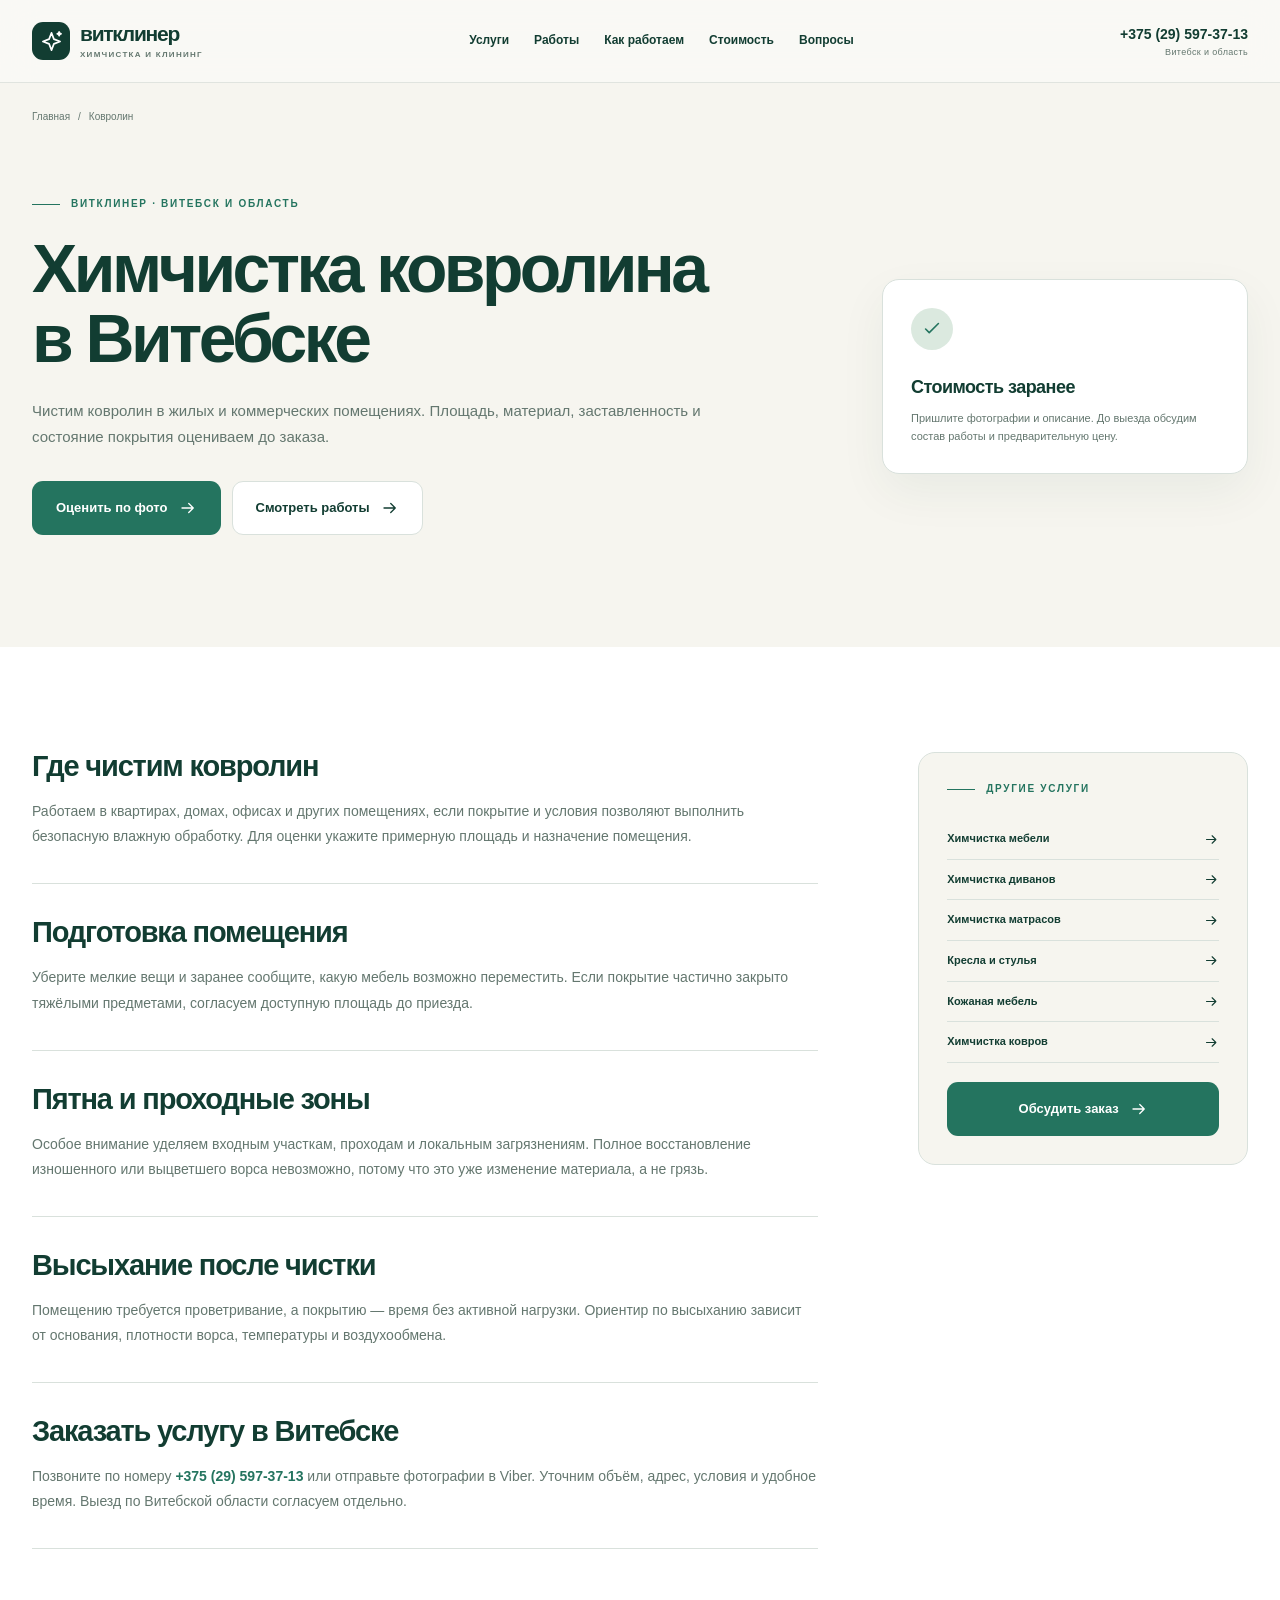
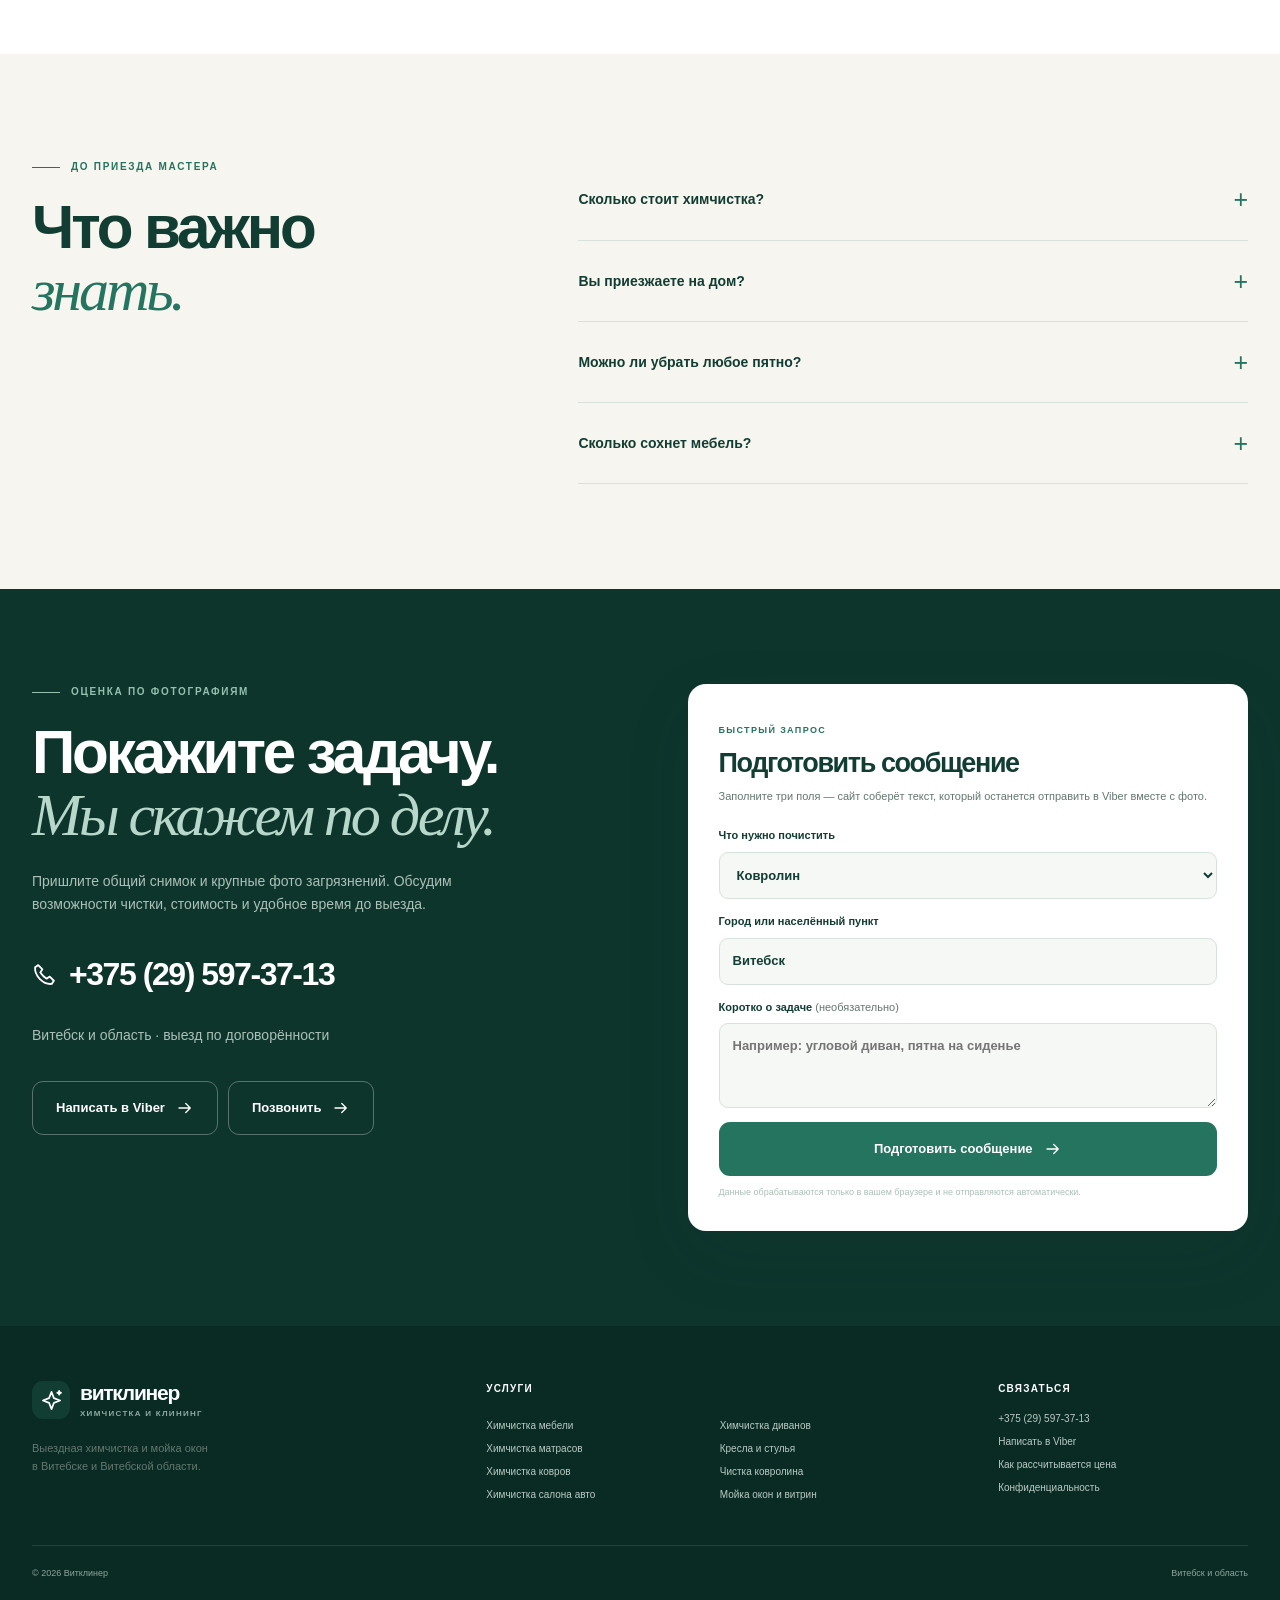
==== chistka-kovrolina/index.html @ 4a087b60 "Optimize Vitcleaner design, service pages and technical SEO" ====
<!doctype html><html lang="ru"><head><meta charset="utf-8"><meta name="viewport" content="width=device-width,initial-scale=1"><title>Химчистка ковролина в Витебске — Витклинер</title><meta name="description" content="Выездная химчистка ковролина в квартирах, офисах и коммерческих помещениях Витебска. Расчёт по площади, материалу и степени загрязнения."><meta name="robots" content="index,follow,max-image-preview:large,max-snippet:-1,max-video-preview:-1"><meta name="theme-color" content="#123d32"><meta name="color-scheme" content="light"><meta name="geo.region" content="BY-VI"><meta name="geo.placename" content="Витебск"><link rel="canonical" href="https://yaroslavkiri4ykknifhit-max.github.io/cleaner/chistka-kovrolina/"><meta property="og:type" content="website"><meta property="og:locale" content="ru_RU"><meta property="og:site_name" content="Витклинер"><meta property="og:title" content="Химчистка ковролина в Витебске — Витклинер"><meta property="og:description" content="Выездная химчистка ковролина в квартирах, офисах и коммерческих помещениях Витебска. Расчёт по площади, материалу и степени загрязнения."><meta property="og:url" content="https://yaroslavkiri4ykknifhit-max.github.io/cleaner/chistka-kovrolina/"><meta property="og:image" content="https://yaroslavkiri4ykknifhit-max.github.io/cleaner/assets/og-cover.jpg"><meta property="og:image:width" content="1200"><meta property="og:image:height" content="630"><meta property="og:image:alt" content="Витклинер — химчистка и клининг в Витебске"><meta name="twitter:card" content="summary_large_image"><meta name="twitter:title" content="Химчистка ковролина в Витебске — Витклинер"><meta name="twitter:description" content="Выездная химчистка ковролина в квартирах, офисах и коммерческих помещениях Витебска. Расчёт по площади, материалу и степени загрязнения."><meta name="twitter:image" content="https://yaroslavkiri4ykknifhit-max.github.io/cleaner/assets/og-cover.jpg"><link rel="icon" href="../assets/logo.svg" type="image/svg+xml"><link rel="apple-touch-icon" href="../assets/apple-touch-icon.png"><link rel="stylesheet" href="../assets/site.css"><script src="../assets/site.js" defer></script><script type="application/ld+json">{"@context": "https://schema.org", "@graph": [{"@type": "LocalBusiness", "@id": "https://yaroslavkiri4ykknifhit-max.github.io/cleaner/#company", "name": "Витклинер", "alternateName": "VITCLEANER", "url": "https://yaroslavkiri4ykknifhit-max.github.io/cleaner/", "telephone": "+375295973713", "logo": "https://yaroslavkiri4ykknifhit-max.github.io/cleaner/assets/logo.svg", "image": "https://yaroslavkiri4ykknifhit-max.github.io/cleaner/assets/og-cover.jpg", "priceRange": "₽₽", "areaServed": [{"@type": "City", "name": "Витебск"}, {"@type": "AdministrativeArea", "name": "Витебская область"}], "contactPoint": {"@type": "ContactPoint", "telephone": "+375295973713", "contactType": "customer service", "availableLanguage": "ru", "areaServed": "BY"}, "hasOfferCatalog": {"@type": "OfferCatalog", "name": "Услуги Витклинер", "itemListElement": [{"@type": "Offer", "itemOffered": {"@type": "Service", "name": "Химчистка мебели", "url": "https://yaroslavkiri4ykknifhit-max.github.io/cleaner/himchistka-mebeli/"}}, {"@type": "Offer", "itemOffered": {"@type": "Service", "name": "Химчистка диванов", "url": "https://yaroslavkiri4ykknifhit-max.github.io/cleaner/himchistka-divanov/"}}, {"@type": "Offer", "itemOffered": {"@type": "Service", "name": "Химчистка матрасов", "url": "https://yaroslavkiri4ykknifhit-max.github.io/cleaner/himchistka-matrasov/"}}, {"@type": "Offer", "itemOffered": {"@type": "Service", "name": "Кресла и стулья", "url": "https://yaroslavkiri4ykknifhit-max.github.io/cleaner/himchistka-kresel-stulev/"}}, {"@type": "Offer", "itemOffered": {"@type": "Service", "name": "Кожаная мебель", "url": "https://yaroslavkiri4ykknifhit-max.github.io/cleaner/himchistka-kozhanoy-mebeli/"}}, {"@type": "Offer", "itemOffered": {"@type": "Service", "name": "Химчистка ковров", "url": "https://yaroslavkiri4ykknifhit-max.github.io/cleaner/himchistka-kovrov/"}}, {"@type": "Offer", "itemOffered": {"@type": "Service", "name": "Чистка ковролина", "url": "https://yaroslavkiri4ykknifhit-max.github.io/cleaner/chistka-kovrolina/"}}, {"@type": "Offer", "itemOffered": {"@type": "Service", "name": "Химчистка салона авто", "url": "https://yaroslavkiri4ykknifhit-max.github.io/cleaner/himchistka-avto/"}}, {"@type": "Offer", "itemOffered": {"@type": "Service", "name": "Мойка окон и витрин", "url": "https://yaroslavkiri4ykknifhit-max.github.io/cleaner/moika-okon/"}}, {"@type": "Offer", "itemOffered": {"@type": "Service", "name": "Окна после ремонта", "url": "https://yaroslavkiri4ykknifhit-max.github.io/cleaner/moika-okon-posle-remonta/"}}]}}, {"@type": "WebSite", "@id": "https://yaroslavkiri4ykknifhit-max.github.io/cleaner/#website", "url": "https://yaroslavkiri4ykknifhit-max.github.io/cleaner/", "name": "Витклинер", "inLanguage": "ru", "publisher": {"@id": "https://yaroslavkiri4ykknifhit-max.github.io/cleaner/#company"}}, {"@type": "WebPage", "@id": "https://yaroslavkiri4ykknifhit-max.github.io/cleaner/chistka-kovrolina/#page", "url": "https://yaroslavkiri4ykknifhit-max.github.io/cleaner/chistka-kovrolina/", "name": "Химчистка ковролина в Витебске — Витклинер", "description": "Выездная химчистка ковролина в квартирах, офисах и коммерческих помещениях Витебска. Расчёт по площади, материалу и степени загрязнения.", "inLanguage": "ru", "isPartOf": {"@id": "https://yaroslavkiri4ykknifhit-max.github.io/cleaner/#website"}, "about": {"@id": "https://yaroslavkiri4ykknifhit-max.github.io/cleaner/#company"}, "dateModified": "2026-10-14"}, {"@type": "BreadcrumbList", "itemListElement": [{"@type": "ListItem", "position": 1, "name": "Главная", "item": "https://yaroslavkiri4ykknifhit-max.github.io/cleaner/"}, {"@type": "ListItem", "position": 2, "name": "Химчистка ковролина в Витебске — Витклинер", "item": "https://yaroslavkiri4ykknifhit-max.github.io/cleaner/chistka-kovrolina/"}]}, {"@type": "Service", "@id": "https://yaroslavkiri4ykknifhit-max.github.io/cleaner/chistka-kovrolina/#service", "name": "Химчистка ковролина в Витебске", "serviceType": "Ковролин", "description": "Выездная химчистка ковролина в квартирах, офисах и коммерческих помещениях Витебска. Расчёт по площади, материалу и степени загрязнения.", "provider": {"@id": "https://yaroslavkiri4ykknifhit-max.github.io/cleaner/#company"}, "areaServed": [{"@type": "City", "name": "Витебск"}, {"@type": "AdministrativeArea", "name": "Витебская область"}], "url": "https://yaroslavkiri4ykknifhit-max.github.io/cleaner/chistka-kovrolina/"}, {"@type": "FAQPage", "mainEntity": [{"@type": "Question", "name": "Сколько стоит химчистка?", "acceptedAnswer": {"@type": "Answer", "text": "Стоимость зависит от размера, материала и загрязнений. Пришлите в Viber общий снимок и фото пятен: обсудим объём и предварительную цену. Итоговую стоимость согласуем до начала работы."}}, {"@type": "Question", "name": "Вы приезжаете на дом?", "acceptedAnswer": {"@type": "Answer", "text": "Да, выезжаем по Витебску и Витебской области. Условия выезда за город, доступ к воде и электричеству уточняем при записи."}}, {"@type": "Question", "name": "Можно ли убрать любое пятно?", "acceptedAnswer": {"@type": "Answer", "text": "Не всегда. Результат зависит от происхождения и давности пятна, материала и предыдущих обработок. Выгорание, износ и повреждение красителя чистка не исправляет."}}, {"@type": "Question", "name": "Сколько сохнет мебель?", "acceptedAnswer": {"@type": "Answer", "text": "Время зависит от ткани, наполнителя, объёма влажной обработки, температуры и вентиляции. Ориентир мастер сообщит после оценки. Пользоваться мебелью стоит после полного высыхания."}}]}]}</script></head><body><a class="skip" href="#main">Перейти к содержанию</a><header class="header"><div class="wrap header-inner"><a class="logo" href="../" aria-label="Витклинер — главная"><span class="logo-mark"><svg viewBox="0 0 24 24" aria-hidden="true"><path d="m12 3 2.5 6.5L21 12l-6.5 2.5L12 21l-2.5-6.5L3 12l6.5-2.5L12 3Z"/><path d="m20 2 .6 1.4L22 4l-1.4.6L20 6l-.6-1.4L18 4l1.4-.6Z"/></svg></span><span>витклинер<small>ХИМЧИСТКА И КЛИНИНГ</small></span></a><nav class="nav" aria-label="Основное меню"><a href="../#directions">Услуги</a><a href="../#portfolio">Работы</a><a href="../#process">Как работаем</a><a href="../#prices">Стоимость</a><a href="../#faq">Вопросы</a></nav><a class="header-phone" href="tel:+375295973713"><span>+375 (29) 597-37-13</span><small>Витебск и область</small></a><button class="menu-toggle" type="button" aria-label="Открыть меню" aria-expanded="false" aria-controls="mobile-nav"><svg viewBox="0 0 24 24" aria-hidden="true"><path d="M4 7h16M4 12h16M4 17h16"/></svg></button></div><nav class="mobile-nav" id="mobile-nav" aria-label="Мобильное меню" hidden><a href="../#directions">Услуги</a><a href="../#portfolio">Работы</a><a href="../#process">Как работаем</a><a href="../#prices">Стоимость</a><a href="../#faq">Вопросы</a><a href="https://viber.click/375295973713" rel="noopener">Написать в Viber</a></nav></header><main id="main"><div class="wrap"><nav class="breadcrumb" aria-label="Хлебные крошки"><a href="../">Главная</a><span>/</span><span>Ковролин</span></nav><section class="page-hero"><div><span class="eyebrow">Витклинер · Витебск и область</span><h1>Химчистка ковролина в Витебске</h1><p>Чистим ковролин в жилых и коммерческих помещениях. Площадь, материал, заставленность и состояние покрытия оцениваем до заказа.</p><div class="hero-actions"><a class="btn btn-primary" href="#contact" >Оценить по фото<svg viewBox="0 0 24 24" aria-hidden="true"><path d="M4 12h15m-6-6 6 6-6 6"/></svg></a><a class="btn btn-light" href="../#portfolio" >Смотреть работы<svg viewBox="0 0 24 24" aria-hidden="true"><path d="M4 12h15m-6-6 6 6-6 6"/></svg></a></div></div><div class="page-proof"><span><svg viewBox="0 0 24 24" aria-hidden="true"><path d="m5 12 4 4 10-10"/></svg></span><strong>Стоимость заранее</strong><p>Пришлите фотографии и описание. До выезда обсудим состав работы и предварительную цену.</p></div></section></div><section class="section section-white"><div class="wrap article-grid"><article class="article-content"><section><h2>Где чистим ковролин</h2><p>Работаем в квартирах, домах, офисах и других помещениях, если покрытие и условия позволяют выполнить безопасную влажную обработку. Для оценки укажите примерную площадь и назначение помещения.</p></section><section><h2>Подготовка помещения</h2><p>Уберите мелкие вещи и заранее сообщите, какую мебель возможно переместить. Если покрытие частично закрыто тяжёлыми предметами, согласуем доступную площадь до приезда.</p></section><section><h2>Пятна и проходные зоны</h2><p>Особое внимание уделяем входным участкам, проходам и локальным загрязнениям. Полное восстановление изношенного или выцветшего ворса невозможно, потому что это уже изменение материала, а не грязь.</p></section><section><h2>Высыхание после чистки</h2><p>Помещению требуется проветривание, а покрытию — время без активной нагрузки. Ориентир по высыханию зависит от основания, плотности ворса, температуры и воздухообмена.</p></section><section><h2>Заказать услугу в Витебске</h2><p>Позвоните по номеру <a class="text-link" href="tel:+375295973713">+375 (29) 597-37-13</a> или отправьте фотографии в Viber. Уточним объём, адрес, условия и удобное время. Выезд по Витебской области согласуем отдельно.</p></section></article><aside class="aside-box"><span class="eyebrow">Другие услуги</span><nav aria-label="Другие услуги"><a href="../himchistka-mebeli/">Химчистка мебели<svg viewBox="0 0 24 24" aria-hidden="true"><path d="M4 12h15m-6-6 6 6-6 6"/></svg></a><a href="../himchistka-divanov/">Химчистка диванов<svg viewBox="0 0 24 24" aria-hidden="true"><path d="M4 12h15m-6-6 6 6-6 6"/></svg></a><a href="../himchistka-matrasov/">Химчистка матрасов<svg viewBox="0 0 24 24" aria-hidden="true"><path d="M4 12h15m-6-6 6 6-6 6"/></svg></a><a href="../himchistka-kresel-stulev/">Кресла и стулья<svg viewBox="0 0 24 24" aria-hidden="true"><path d="M4 12h15m-6-6 6 6-6 6"/></svg></a><a href="../himchistka-kozhanoy-mebeli/">Кожаная мебель<svg viewBox="0 0 24 24" aria-hidden="true"><path d="M4 12h15m-6-6 6 6-6 6"/></svg></a><a href="../himchistka-kovrov/">Химчистка ковров<svg viewBox="0 0 24 24" aria-hidden="true"><path d="M4 12h15m-6-6 6 6-6 6"/></svg></a></nav><a class="btn btn-primary" href="#contact">Обсудить заказ<svg viewBox="0 0 24 24" aria-hidden="true"><path d="M4 12h15m-6-6 6 6-6 6"/></svg></a></aside></div></section><section class="section service-faq"><div class="wrap faq-grid"><div class="faq-copy"><span class="eyebrow">До приезда мастера</span><h2>Что важно<br><em>знать.</em></h2></div><div class="faq-list"><details><summary>Сколько стоит химчистка?</summary><p>Стоимость зависит от размера, материала и загрязнений. Пришлите в Viber общий снимок и фото пятен: обсудим объём и предварительную цену. Итоговую стоимость согласуем до начала работы.</p></details><details><summary>Вы приезжаете на дом?</summary><p>Да, выезжаем по Витебску и Витебской области. Условия выезда за город, доступ к воде и электричеству уточняем при записи.</p></details><details><summary>Можно ли убрать любое пятно?</summary><p>Не всегда. Результат зависит от происхождения и давности пятна, материала и предыдущих обработок. Выгорание, износ и повреждение красителя чистка не исправляет.</p></details><details><summary>Сколько сохнет мебель?</summary><p>Время зависит от ткани, наполнителя, объёма влажной обработки, температуры и вентиляции. Ориентир мастер сообщит после оценки. Пользоваться мебелью стоит после полного высыхания.</p></details></div></div></section><section id="contact" class="contact-section"><div class="wrap contact-grid"><div class="contact-copy"><span class="eyebrow">Оценка по фотографиям</span><h2>Покажите задачу.<br><em>Мы скажем по делу.</em></h2><p>Пришлите общий снимок и крупные фото загрязнений. Обсудим возможности чистки, стоимость и удобное время до выезда.</p><a class="contact-phone" href="tel:+375295973713"><svg viewBox="0 0 24 24" aria-hidden="true"><path d="m6 3 4 4-2 3c2 3 3 4 6 6l3-2 4 4-2 3C11 22 2 13 3 5l3-2Z"/></svg>+375 (29) 597-37-13</a><p class="contact-subnote">Витебск и область · выезд по договорённости</p><div class="contact-direct"><a class="btn btn-outline" href="https://viber.click/375295973713" rel="noopener">Написать в Viber<svg viewBox="0 0 24 24" aria-hidden="true"><path d="M4 12h15m-6-6 6 6-6 6"/></svg></a><a class="btn btn-outline" href="tel:+375295973713" >Позвонить<svg viewBox="0 0 24 24" aria-hidden="true"><path d="M4 12h15m-6-6 6 6-6 6"/></svg></a></div></div><div class="contact-form"><span class="form-kicker">Быстрый запрос</span><h3>Подготовить сообщение</h3><p>Заполните три поля — сайт соберёт текст, который останется отправить в Viber вместе с фото.</p><form id="request-form"><label class="field" for="service">Что нужно почистить<select id="service" name="service"><option>Мягкая мебель</option><option>Диваны</option><option>Матрасы</option><option>Кресла и стулья</option><option>Кожаная мебель</option><option>Ковры</option><option selected>Ковролин</option><option>Салон автомобиля</option><option>Окна и витрины</option><option>Окна после ремонта</option><option>Несколько услуг / другое</option></select></label><label class="field" for="location">Город или населённый пункт<input id="location" name="location" value="Витебск" required maxlength="100" autocomplete="address-level2"></label><label class="field" for="details">Коротко о задаче <span>(необязательно)</span><textarea id="details" name="details" maxlength="1000" placeholder="Например: угловой диван, пятна на сиденье"></textarea></label><button class="btn btn-primary" type="submit">Подготовить сообщение<svg viewBox="0 0 24 24" aria-hidden="true"><path d="M4 12h15m-6-6 6 6-6 6"/></svg></button><p class="form-note">Данные обрабатываются только в вашем браузере и не отправляются автоматически.</p></form><div class="request-result" id="request-result" hidden aria-live="polite"><h4>Сообщение готово</h4><div class="request-preview" id="request-preview"></div><button class="btn copy-btn" id="copy-request" type="button">Скопировать текст</button><a class="btn btn-primary" href="https://viber.click/375295973713" rel="noopener">Открыть Viber<svg viewBox="0 0 24 24" aria-hidden="true"><path d="M4 12h15m-6-6 6 6-6 6"/></svg></a><p id="copy-status">Вставьте текст в чат и приложите фотографии.</p></div><noscript><p class="form-note">Включите JavaScript или сразу позвоните / напишите в Viber.</p></noscript></div></div></section></main><footer class="footer"><div class="wrap footer-grid"><div><a class="logo" href="../" aria-label="Витклинер — главная"><span class="logo-mark"><svg viewBox="0 0 24 24" aria-hidden="true"><path d="m12 3 2.5 6.5L21 12l-6.5 2.5L12 21l-2.5-6.5L3 12l6.5-2.5L12 3Z"/><path d="m20 2 .6 1.4L22 4l-1.4.6L20 6l-.6-1.4L18 4l1.4-.6Z"/></svg></span><span>витклинер<small>ХИМЧИСТКА И КЛИНИНГ</small></span></a><p>Выездная химчистка и мойка окон<br>в Витебске и Витебской области.</p></div><nav class="footer-services" aria-label="Услуги"><strong>Услуги</strong><a href="../himchistka-mebeli/">Химчистка мебели</a><a href="../himchistka-divanov/">Химчистка диванов</a><a href="../himchistka-matrasov/">Химчистка матрасов</a><a href="../himchistka-kresel-stulev/">Кресла и стулья</a><a href="../himchistka-kovrov/">Химчистка ковров</a><a href="../chistka-kovrolina/">Чистка ковролина</a><a href="../himchistka-avto/">Химчистка салона авто</a><a href="../moika-okon/">Мойка окон и витрин</a></nav><div class="footer-contact"><strong>Связаться</strong><a href="tel:+375295973713">+375 (29) 597-37-13</a><a href="https://viber.click/375295973713" rel="noopener">Написать в Viber</a><a href="../stoimost/">Как рассчитывается цена</a><a href="../privacy/">Конфиденциальность</a></div></div><div class="wrap footer-bottom"><span>© 2026 Витклинер</span><span>Витебск и область</span></div></footer><div class="mobile-bar" aria-label="Быстрая связь"><a class="btn btn-light" href="tel:+375295973713"><svg viewBox="0 0 24 24" aria-hidden="true"><path d="m6 3 4 4-2 3c2 3 3 4 6 6l3-2 4 4-2 3C11 22 2 13 3 5l3-2Z"/></svg>Позвонить</a><a class="btn btn-primary" href="../#contact">Оценка по фото<svg viewBox="0 0 24 24" aria-hidden="true"><path d="M4 12h15m-6-6 6 6-6 6"/></svg></a></div></body></html>
---- assets/site.css ----
:root{
  --ink:#123d32;
  --ink-2:#1d4a3e;
  --green:#24745f;
  --green-dark:#165844;
  --sage:#dbe9df;
  --mint:#edf4ef;
  --paper:#f6f5ef;
  --warm:#ece8dc;
  --white:#fff;
  --muted:#64776f;
  --line:#d9e1dc;
  --shadow:0 24px 70px rgba(18,61,50,.09);
}
*{box-sizing:border-box}
html{scroll-behavior:smooth;scroll-padding-top:92px}
body{margin:0;color:var(--ink);background:var(--paper);font:16px/1.6 Inter,-apple-system,BlinkMacSystemFont,"Segoe UI",Arial,sans-serif;-webkit-font-smoothing:antialiased}
button,input,select,textarea{font:inherit}
button,a,input,select,textarea{-webkit-tap-highlight-color:transparent}
a{color:inherit;text-decoration:none}
img{display:block;max-width:100%;height:auto}
button{cursor:pointer}
svg{width:22px;height:22px;fill:none;stroke:currentColor;stroke-width:1.75;stroke-linecap:round;stroke-linejoin:round;flex:0 0 auto}
h1,h2,h3,p{margin:0}
h1,h2,h3{line-height:1.03;letter-spacing:-.052em;text-wrap:balance}
h1{font-size:clamp(45px,6vw,82px);font-weight:640}
h2{font-size:clamp(37px,4.7vw,64px);font-weight:620}
h3{font-size:24px;font-weight:640}
em{font-family:Georgia,"Times New Roman",serif;font-weight:400;color:var(--green)}
p{color:var(--muted)}
:focus-visible{outline:3px solid #d29b3b;outline-offset:4px}
.wrap{width:min(1220px,calc(100% - 64px));margin-inline:auto}
.skip{position:fixed;top:-100px;left:16px;z-index:100;background:#fff;padding:12px 16px;border-radius:10px}
.skip:focus{top:16px}
.eyebrow{display:flex;align-items:center;gap:11px;margin-bottom:22px;color:var(--green);font-size:10px;font-weight:800;letter-spacing:.17em;text-transform:uppercase}
.eyebrow:before{content:"";width:28px;height:1px;background:currentColor}
.btn{display:inline-flex;align-items:center;justify-content:center;gap:11px;min-height:54px;padding:15px 23px;border:1px solid transparent;border-radius:11px;font-size:13px;font-weight:750;line-height:1.2;transition:transform .2s,background .2s,border-color .2s}
.btn:hover{transform:translateY(-2px)}
.btn svg{width:18px;height:18px}
.btn-primary{color:#fff;background:var(--green)}
.btn-primary:hover{background:var(--green-dark)}
.btn-light{background:#fff;border-color:var(--line)}
.btn-light:hover{background:var(--mint)}
.btn-outline{border-color:rgba(255,255,255,.3);color:#fff;background:transparent}
.btn-outline:hover{background:rgba(255,255,255,.1)}
.arrow-link,.text-link{color:var(--green);font-weight:700}
.arrow-link{display:inline-flex;align-items:center;gap:10px;font-size:13px}
.arrow-link:hover,.text-link:hover{text-decoration:underline}

.header{position:sticky;top:0;z-index:30;background:rgba(250,250,246,.9);border-bottom:1px solid rgba(18,61,50,.11);backdrop-filter:blur(18px)}
.header-inner{height:82px;display:flex;align-items:center;justify-content:space-between;gap:25px}
.logo{display:flex;align-items:center;gap:10px;line-height:1;font-size:21px;font-weight:800;letter-spacing:-.06em}
.logo-mark{display:grid;place-items:center;width:38px;height:38px;border-radius:11px;color:#fff;background:var(--ink)}
.logo-mark svg{width:23px;height:23px}
.logo small{display:block;margin-top:7px;color:var(--muted);font-size:8px;font-weight:650;letter-spacing:.16em}
.nav{display:flex;align-items:center;gap:25px;font-size:12px;font-weight:700}
.nav a{position:relative;padding:8px 0}
.nav a:after{content:"";position:absolute;left:0;right:100%;bottom:3px;height:1px;background:var(--green);transition:right .2s}
.nav a:hover:after{right:0}
.header-phone{text-align:right;white-space:nowrap}
.header-phone span{display:block;font-size:14px;font-weight:800}
.header-phone small{display:block;color:var(--muted);font-size:9px;letter-spacing:.04em}
.menu-toggle{display:none;align-items:center;justify-content:center;width:43px;height:43px;border:1px solid var(--line);border-radius:10px;background:#fff;color:var(--ink)}
.mobile-nav{display:none}

.hero{position:relative;isolation:isolate;min-height:700px;overflow:hidden;background:#e9e7de}
.hero-img{position:absolute;inset:0;z-index:-3;width:100%;height:100%;object-fit:cover;object-position:center}
.hero-shade{position:absolute;inset:0;z-index:-2;background:linear-gradient(90deg,rgba(242,242,235,.98) 0%,rgba(242,242,235,.91) 36%,rgba(242,242,235,.26) 66%,rgba(242,242,235,0) 83%)}
.hero-layout{min-height:700px;display:flex;align-items:center;justify-content:space-between;gap:70px;padding-block:72px 88px}
.hero-content{max-width:690px}
.location-pill{display:inline-flex;align-items:center;gap:8px;margin-bottom:27px;padding:7px 12px;border:1px solid rgba(18,61,50,.12);border-radius:100px;background:rgba(255,255,255,.58);font-size:10px;font-weight:750;letter-spacing:.03em}
.location-pill svg{width:14px;height:14px}
.hero h1{max-width:720px}
.hero-lead{max-width:540px;margin-top:25px;color:#466158;font-size:17px;line-height:1.65}
.hero-actions{display:flex;flex-wrap:wrap;gap:11px;margin:31px 0 22px}
.hero-note{display:flex;align-items:center;gap:9px;color:#4c665d;font-size:11px;font-weight:600}
.hero-note svg{width:17px;height:17px;color:var(--green)}
.hero-card{align-self:flex-end;width:285px;margin-bottom:4px;padding:25px;border:1px solid rgba(255,255,255,.75);border-radius:20px;background:rgba(255,255,255,.82);box-shadow:0 20px 55px rgba(21,57,47,.11);backdrop-filter:blur(16px)}
.hero-card>span{font-size:9px;font-weight:800;letter-spacing:.15em;text-transform:uppercase;color:var(--green)}
.hero-card strong{display:block;margin:14px 0 12px;font-size:24px;line-height:1.13;letter-spacing:-.045em}
.hero-card p{font-size:11px;line-height:1.65}
.hero-card a{display:flex;align-items:center;justify-content:space-between;margin-top:21px;padding-top:15px;border-top:1px solid var(--line);font-size:11px;font-weight:800}
.hero-card svg{width:17px;height:17px}

.trust-strip{display:grid;grid-template-columns:repeat(4,1fr);gap:20px;padding:27px 0;border-bottom:1px solid var(--line)}
.trust-item{display:flex;align-items:center;gap:13px}
.trust-item svg{width:22px;height:22px;color:var(--green)}
.trust-item strong{display:block;font-size:12px;line-height:1.35}
.trust-item span{display:block;margin-top:3px;color:var(--muted);font-size:10px;line-height:1.4}

.section{padding:105px 0}
.section-white{background:#fff}
.section-head{display:flex;align-items:flex-end;justify-content:space-between;gap:50px;margin-bottom:48px}
.section-head>p{max-width:390px;font-size:13px;line-height:1.75}
.directions-section{background:var(--paper)}
.directions-grid{display:grid;grid-template-columns:1fr 1fr;border-top:1px solid var(--line);border-left:1px solid var(--line)}
.direction-row{display:grid;grid-template-columns:42px 1fr 25px;align-items:center;gap:20px;min-height:112px;padding:22px 26px;border-right:1px solid var(--line);border-bottom:1px solid var(--line);background:rgba(255,255,255,.55);transition:background .2s,color .2s}
.direction-row:hover{background:var(--ink);color:#fff}
.direction-row:hover small,.direction-row:hover .direction-num{color:#bad1c7}
.direction-num{align-self:start;padding-top:5px;color:#8ca097;font-size:10px;font-weight:750;font-variant-numeric:tabular-nums}
.direction-row strong{display:block;font-size:21px;line-height:1.2;letter-spacing:-.035em}
.direction-row small{display:block;margin-top:7px;color:var(--muted);font-size:11px}
.direction-row>svg{justify-self:end;width:19px;height:19px}
.directions-note{display:grid;grid-template-columns:45px 1fr auto;align-items:center;gap:20px;margin-top:18px;padding:20px 25px;border-radius:14px;background:var(--sage)}
.directions-note>span{display:grid;place-items:center;width:42px;height:42px;border-radius:50%;background:#fff;color:var(--green)}
.directions-note p{font-size:12px}
.directions-note strong{color:var(--ink)}

.portfolio-section{background:var(--ink);color:#fff}
.portfolio-section .eyebrow{color:#9bc6b5}
.portfolio-section h2 em{color:#b6d4c7}
.portfolio-section .section-head>p{color:#adc2b9}
.work-grid{display:grid;grid-template-columns:1fr 1fr;gap:22px}
.work-card{overflow:hidden;border:1px solid rgba(255,255,255,.14);border-radius:18px;background:#1a483d}
.work-images{display:grid;grid-template-columns:1fr 1fr;gap:2px;background:var(--ink)}
.work-image{position:relative;overflow:hidden;aspect-ratio:1.14/1;margin:0;padding:0;border:0;background:#dfe5df}
.work-image img{width:100%;height:100%;object-fit:cover;transition:transform .45s ease}
.work-image:hover img{transform:scale(1.035)}
.image-label{position:absolute;top:13px;left:13px;padding:5px 10px;border-radius:100px;background:rgba(255,255,255,.91);color:var(--ink);font-size:9px;font-weight:800;letter-spacing:.08em;text-transform:uppercase}
.image-label.after{background:var(--green);color:#fff}
.work-footer{display:flex;align-items:center;justify-content:space-between;gap:18px;padding:18px 21px}
.work-footer>div{display:flex;align-items:center;gap:13px}
.work-index{color:#8db4a5;font-size:9px;font-weight:800}
.work-footer h3{font-size:16px;letter-spacing:-.02em}
.work-tag{padding:5px 9px;border:1px solid rgba(255,255,255,.17);border-radius:100px;color:#b4cbc1;font-size:9px;white-space:nowrap}
.gallery-footnote{max-width:760px;margin-top:21px;color:#9cb4aa;font-size:10px;line-height:1.65}
.image-dialog{width:min(980px,95vw);max-height:92vh;padding:17px;border:0;border-radius:19px;background:#f2f4ef;color:var(--ink)}
.image-dialog::backdrop{background:rgba(5,25,20,.86)}
.dialog-close{position:absolute;right:10px;top:10px;z-index:2;display:grid;place-items:center;width:43px;height:43px;padding:0;border:1px solid var(--line);border-radius:50%;background:#fff;font-size:24px}
.image-dialog img{width:100%;max-height:78vh;object-fit:contain;border-radius:11px}
.dialog-caption{margin-top:10px;text-align:center;font-size:11px}

.process-layout{display:grid;grid-template-columns:.92fr 1.08fr;gap:90px;align-items:center}
.process-photo{position:relative;overflow:hidden;height:610px;border-radius:22px;background:var(--sage)}
.process-photo>img{width:100%;height:100%;object-fit:cover}
.photo-caption{position:absolute;left:18px;right:18px;bottom:18px;display:flex;align-items:center;gap:15px;padding:17px 19px;border:1px solid rgba(255,255,255,.8);border-radius:13px;background:rgba(255,255,255,.9);backdrop-filter:blur(12px)}
.photo-caption>span{display:grid;place-items:center;width:34px;height:34px;border-radius:50%;background:var(--ink);color:#fff;font-size:9px;font-weight:800}
.photo-caption strong{display:block;font-size:13px}
.photo-caption p{margin-top:2px;font-size:10px}
.process-copy>p{max-width:560px;margin:23px 0 35px;font-size:14px;line-height:1.75}
.steps{display:grid;grid-template-columns:1fr 1fr;gap:28px 24px}
.step{display:flex;gap:14px}
.step-num{display:grid;place-items:center;width:37px;height:37px;flex:0 0 auto;border-radius:50%;background:var(--sage);color:var(--green);font-size:9px;font-weight:800}
.step h3{margin-top:1px;font-size:15px;letter-spacing:-.02em}
.step p{margin-top:7px;font-size:11px;line-height:1.55}

.price-section{background:var(--warm)}
.price-panel{display:grid;grid-template-columns:1fr 1fr;gap:90px;padding:57px;border:1px solid rgba(18,61,50,.11);border-radius:21px;background:rgba(255,255,255,.67)}
.price-panel>div:first-child>p{max-width:480px;margin:22px 0 28px;font-size:13px}
.price-more{display:inline-flex;align-items:center;gap:8px;margin-left:18px;color:var(--green);font-size:11px;font-weight:750}
.price-more svg{width:16px;height:16px}
.price-row{display:flex;align-items:flex-start;gap:18px;padding:22px 0;border-bottom:1px solid rgba(18,61,50,.12)}
.price-row:first-child{padding-top:3px}
.price-row:last-child{border:0}
.price-row>svg{width:23px;height:23px;color:var(--green)}
.price-row strong{display:block;font-size:14px}
.price-row p{margin-top:4px;font-size:11px}

.faq-grid{display:grid;grid-template-columns:.8fr 1.2fr;gap:100px}
.faq-copy p{max-width:340px;margin-top:22px;font-size:13px}
.faq-list details{border-bottom:1px solid var(--line)}
.faq-list summary{display:flex;align-items:center;justify-content:space-between;gap:20px;padding:22px 0;list-style:none;cursor:pointer;font-size:14px;font-weight:720;line-height:1.45}
.faq-list summary::-webkit-details-marker{display:none}
.faq-list summary:after{content:"+";color:var(--green);font-size:25px;font-weight:300}
.faq-list details[open] summary:after{content:"−"}
.faq-list details p{max-width:670px;padding:0 45px 22px 0;font-size:12px;line-height:1.7}

.contact-section{padding:95px 0;background:#0e352c;color:#fff}
.contact-grid{display:grid;grid-template-columns:1fr 1fr;gap:95px;align-items:start}
.contact-section .eyebrow{color:#94c0ae}
.contact-section h2 em{color:#b7d7ca}
.contact-section p{color:#abc0b7}
.contact-copy>p{max-width:480px;margin:24px 0 34px;font-size:14px}
.contact-phone{display:inline-flex;align-items:center;gap:12px;font-size:clamp(24px,2.5vw,34px);font-weight:680;letter-spacing:-.045em}
.contact-phone svg{width:25px;height:25px}
.contact-subnote{margin:7px 0 25px;font-size:10px}
.contact-direct{display:flex;flex-wrap:wrap;gap:10px}
.contact-form{padding:31px;border-radius:18px;background:#fff;color:var(--ink);box-shadow:var(--shadow)}
.form-kicker{color:var(--green);font-size:9px;font-weight:800;letter-spacing:.15em;text-transform:uppercase}
.contact-form h3{margin-top:9px;font-size:27px}
.contact-form>p{margin:10px 0 22px;color:var(--muted);font-size:11px}
.field{display:block;margin-bottom:14px;font-size:11px;font-weight:700}
.field span{font-weight:500;color:var(--muted)}
.field input,.field select,.field textarea{display:block;width:100%;min-height:47px;margin-top:7px;padding:12px 13px;border:1px solid #d8e2dc;border-radius:9px;background:#f6f8f5;color:var(--ink);font-size:13px;outline:none;transition:border-color .2s,box-shadow .2s}
.field input:focus,.field select:focus,.field textarea:focus{border-color:var(--green);box-shadow:0 0 0 3px rgba(36,116,95,.1)}
.field textarea{min-height:85px;resize:vertical}
.contact-form .btn{width:100%}
.form-note{margin-top:10px!important;font-size:9px!important;line-height:1.55}
.request-result{margin-top:19px;padding:16px;border-radius:11px;background:var(--mint)}
.request-result[hidden]{display:none}
.request-result h4{font-size:14px}
.request-preview{margin-top:10px;padding:11px;border-radius:8px;background:#fff;white-space:pre-wrap;word-break:break-word;font-size:11px;user-select:text}
.request-result .btn{margin-top:10px}
.request-result .copy-btn{border-color:var(--green);background:#fff;color:var(--green)}
.request-result p{margin-top:10px;font-size:10px}

.footer{padding:55px 0 25px;background:#092b24;color:#b9cac3}
.footer-grid{display:grid;grid-template-columns:1fr 1.15fr .65fr;gap:70px}
.footer .logo{color:#fff}
.footer .logo small{color:#90aaa0}
.footer-grid>div:first-child p{margin-top:21px;font-size:11px}
.footer strong{display:block;margin-bottom:14px;color:#fff;font-size:10px;letter-spacing:.12em;text-transform:uppercase}
.footer-services{display:grid;grid-template-columns:1fr 1fr;gap:7px 25px}
.footer-services strong{grid-column:1/-1}
.footer-services a,.footer-contact a{font-size:10px;transition:color .2s}
.footer-services a:hover,.footer-contact a:hover{color:#fff}
.footer-contact{display:flex;flex-direction:column;align-items:flex-start;gap:7px}
.footer-contact strong{margin-bottom:7px}
.footer-bottom{display:flex;justify-content:space-between;gap:20px;margin-top:42px;padding-top:20px;border-top:1px solid rgba(255,255,255,.1);font-size:9px;color:#8fa59b}
.mobile-bar{display:none}

.breadcrumb{display:flex;flex-wrap:wrap;gap:8px;padding:26px 0;color:var(--muted);font-size:10px}
.breadcrumb a:hover{text-decoration:underline}
.page-hero{display:grid;grid-template-columns:1.35fr .65fr;gap:90px;align-items:center;padding:45px 0 90px}
.page-hero h1{font-size:clamp(42px,5.3vw,70px)}
.page-hero>div:first-child>p{max-width:720px;margin-top:24px;font-size:15px;line-height:1.75}
.page-proof{padding:28px;border:1px solid var(--line);border-radius:17px;background:#fff;box-shadow:0 18px 48px rgba(18,61,50,.06)}
.page-proof>span{display:grid;place-items:center;width:42px;height:42px;margin-bottom:23px;border-radius:50%;background:var(--sage);color:var(--green)}
.page-proof strong{display:block;font-size:18px;letter-spacing:-.03em}
.page-proof p{margin-top:8px;font-size:11px}
.article-grid{display:grid;grid-template-columns:1.55fr .65fr;gap:100px;align-items:start}
.article-content section{padding:34px 0;border-bottom:1px solid var(--line)}
.article-content section:first-child{padding-top:0}
.article-content h2{font-size:29px;letter-spacing:-.04em}
.article-content p{margin-top:17px;font-size:14px;line-height:1.8}
.aside-box{position:sticky;top:110px;padding:28px;border:1px solid var(--line);border-radius:17px;background:var(--paper)}
.aside-box nav a{display:flex;align-items:center;justify-content:space-between;gap:15px;padding:11px 0;border-bottom:1px solid var(--line);font-size:11px;font-weight:650}
.aside-box nav svg{width:15px;height:15px}
.aside-box .btn{width:100%;margin-top:19px}
.service-faq{background:var(--paper)}
.plain-content{max-width:800px;padding:15px 0 90px}
.plain-content h1{margin:25px 0 32px;font-size:48px}
.plain-content h2{margin:42px 0 16px;font-size:28px}
.plain-content p,.plain-content li{font-size:14px;line-height:1.8}
.plain-content ul{padding-left:22px;color:var(--muted)}
.plain-content li{margin:7px 0}
.service-list{columns:2;column-gap:40px}
.privacy-content{padding-top:30px}
.error-page{min-height:65vh;padding:120px 0}
.error-page p{margin:23px 0;max-width:480px}

@media (max-width:1100px){
  .nav{gap:15px}.header-inner{gap:15px}.hero-card{display:none}.hero-content{max-width:650px}.hero-layout{justify-content:flex-start}
  .process-layout{gap:50px}.contact-grid,.page-hero,.article-grid{gap:50px}.faq-grid{gap:55px}.footer-grid{gap:40px}
}
@media (max-width:850px){
  .wrap{width:calc(100% - 40px)}.header-inner{height:72px}.nav{display:none}.menu-toggle{display:flex}.header-phone{margin-left:auto}.header-phone small{display:none}
  .mobile-nav{display:grid;gap:2px;padding:9px 20px 18px;border-top:1px solid var(--line);background:#fafaf6}.mobile-nav[hidden]{display:none}.mobile-nav a{padding:10px;border-radius:8px;font-size:13px}.mobile-nav a:hover{background:var(--mint)}
  .hero,.hero-layout{min-height:640px}.hero-layout{padding-block:60px 80px}.hero-shade{background:linear-gradient(90deg,rgba(242,242,235,.97),rgba(242,242,235,.73) 65%,rgba(242,242,235,.16))}
  .trust-strip{grid-template-columns:1fr 1fr}.section{padding:78px 0}.section-head{gap:30px}.directions-grid{grid-template-columns:1fr}.work-grid{gap:16px}
  .process-layout{grid-template-columns:1fr;gap:40px}.process-photo{height:460px;order:2}.process-copy{max-width:720px}.price-panel{gap:45px;padding:38px}
  .contact-grid{grid-template-columns:1fr}.contact-copy>p{max-width:620px}.contact-form{max-width:680px}.footer-grid{grid-template-columns:1fr 1fr}.footer-grid>div:first-child{grid-column:1/-1}
  .page-hero{grid-template-columns:1fr;gap:30px;padding:30px 0 65px}.page-proof{max-width:560px}.article-grid{grid-template-columns:1fr}.aside-box{position:static}.aside-box nav{display:grid;grid-template-columns:1fr 1fr;gap:0 25px}
}
@media (max-width:600px){
  html{scroll-padding-top:76px}.wrap{width:calc(100% - 30px)}.header-inner{height:67px;gap:10px}.logo{font-size:18px}.logo-mark{width:33px;height:33px}.logo small{font-size:7px;margin-top:6px}.header-phone span{font-size:10px}.menu-toggle{width:38px;height:38px}
  .hero{min-height:680px}.hero-layout{min-height:680px;align-items:flex-start;padding:39px 0 265px}.hero-img{height:57%;top:auto;bottom:0;object-position:68% center}.hero-shade{background:linear-gradient(180deg,#f2f2eb 0%,#f2f2eb 43%,rgba(242,242,235,.91) 56%,rgba(242,242,235,.05) 83%)}
  .location-pill{margin-bottom:20px;font-size:9px}.hero h1{font-size:clamp(42px,12vw,56px)}.hero-lead{margin-top:19px;font-size:13px}.hero-actions{margin:24px 0 18px;gap:8px}.hero-actions .btn{padding:13px 16px;min-height:49px;font-size:11px}.hero-note{align-items:flex-start;font-size:9px}
  .trust-strip{gap:20px 10px;padding:24px 0}.trust-item{align-items:flex-start;gap:9px}.trust-item svg{width:18px;height:18px}.trust-item strong{font-size:10px}.trust-item span{font-size:8px}
  .section{padding:62px 0}.section-head{display:block;margin-bottom:30px}.section-head>p{margin-top:17px;font-size:12px}.eyebrow{margin-bottom:16px;font-size:8px}h2{font-size:36px}
  .direction-row{grid-template-columns:31px 1fr 18px;min-height:92px;padding:18px 15px;gap:11px}.direction-row strong{font-size:17px}.direction-row small{font-size:9px}.directions-note{grid-template-columns:38px 1fr;padding:16px;gap:13px}.directions-note>span{width:37px;height:37px}.directions-note p{font-size:10px}.directions-note .arrow-link{grid-column:2}
  .work-grid{grid-template-columns:1fr}.work-images{gap:1px}.work-image{aspect-ratio:1.05/1}.work-footer{padding:15px}.work-footer h3{font-size:14px}.work-tag{font-size:8px}.image-label{top:9px;left:9px;font-size:8px}.gallery-footnote{font-size:9px}
  .process-photo{height:390px}.photo-caption{left:12px;right:12px;bottom:12px;padding:13px}.process-copy>p{font-size:12px}.steps{grid-template-columns:1fr;gap:20px}.step p{font-size:10px}
  .price-panel{grid-template-columns:1fr;gap:32px;padding:25px}.price-panel>div:first-child>p{font-size:12px}.price-more{display:flex;margin:15px 0 0}.price-row{padding:18px 0}.price-row p{font-size:10px}
  .faq-grid{grid-template-columns:1fr;gap:25px}.faq-copy p{font-size:11px}.faq-list summary{padding:19px 0;font-size:12px}.faq-list details p{font-size:10px}
  .contact-section{padding:62px 0}.contact-copy>p{font-size:12px}.contact-phone{font-size:25px}.contact-form{padding:23px 18px}.contact-form h3{font-size:23px}
  .footer{padding-bottom:88px}.footer-grid{grid-template-columns:1fr}.footer-grid>div:first-child{grid-column:auto}.footer-services{grid-template-columns:1fr 1fr}.footer-bottom{display:block}.footer-bottom span{display:block;margin-top:7px}
  .mobile-bar{display:grid;grid-template-columns:1fr 1.35fr;gap:7px;position:fixed;left:0;right:0;bottom:0;z-index:25;padding:8px 14px calc(8px + env(safe-area-inset-bottom));border-top:1px solid var(--line);background:rgba(255,255,255,.93);backdrop-filter:blur(16px)}.mobile-bar .btn{min-height:44px;padding:10px;font-size:10px}.mobile-bar svg{width:15px;height:15px}
  .breadcrumb{padding:20px 0}.page-hero{padding:18px 0 50px}.page-hero h1{font-size:39px}.page-hero>div:first-child>p{font-size:12px}.page-proof{padding:21px}.article-content section{padding:27px 0}.article-content h2{font-size:25px}.article-content p{font-size:12px}.aside-box{padding:21px}.aside-box nav{grid-template-columns:1fr}.service-list{columns:1}.plain-content h1{font-size:37px}.plain-content h2{font-size:25px}.plain-content p,.plain-content li{font-size:12px}.error-page{padding:80px 0}
}
@media (max-width:370px){.header-inner .logo small{display:none}.header-phone{display:none}.hero-actions .btn{font-size:10px}.footer-services{grid-template-columns:1fr}}
@media (prefers-reduced-motion:reduce){html{scroll-behavior:auto}*,*:before,*:after{animation:none!important;transition:none!important}.btn:hover{transform:none}}
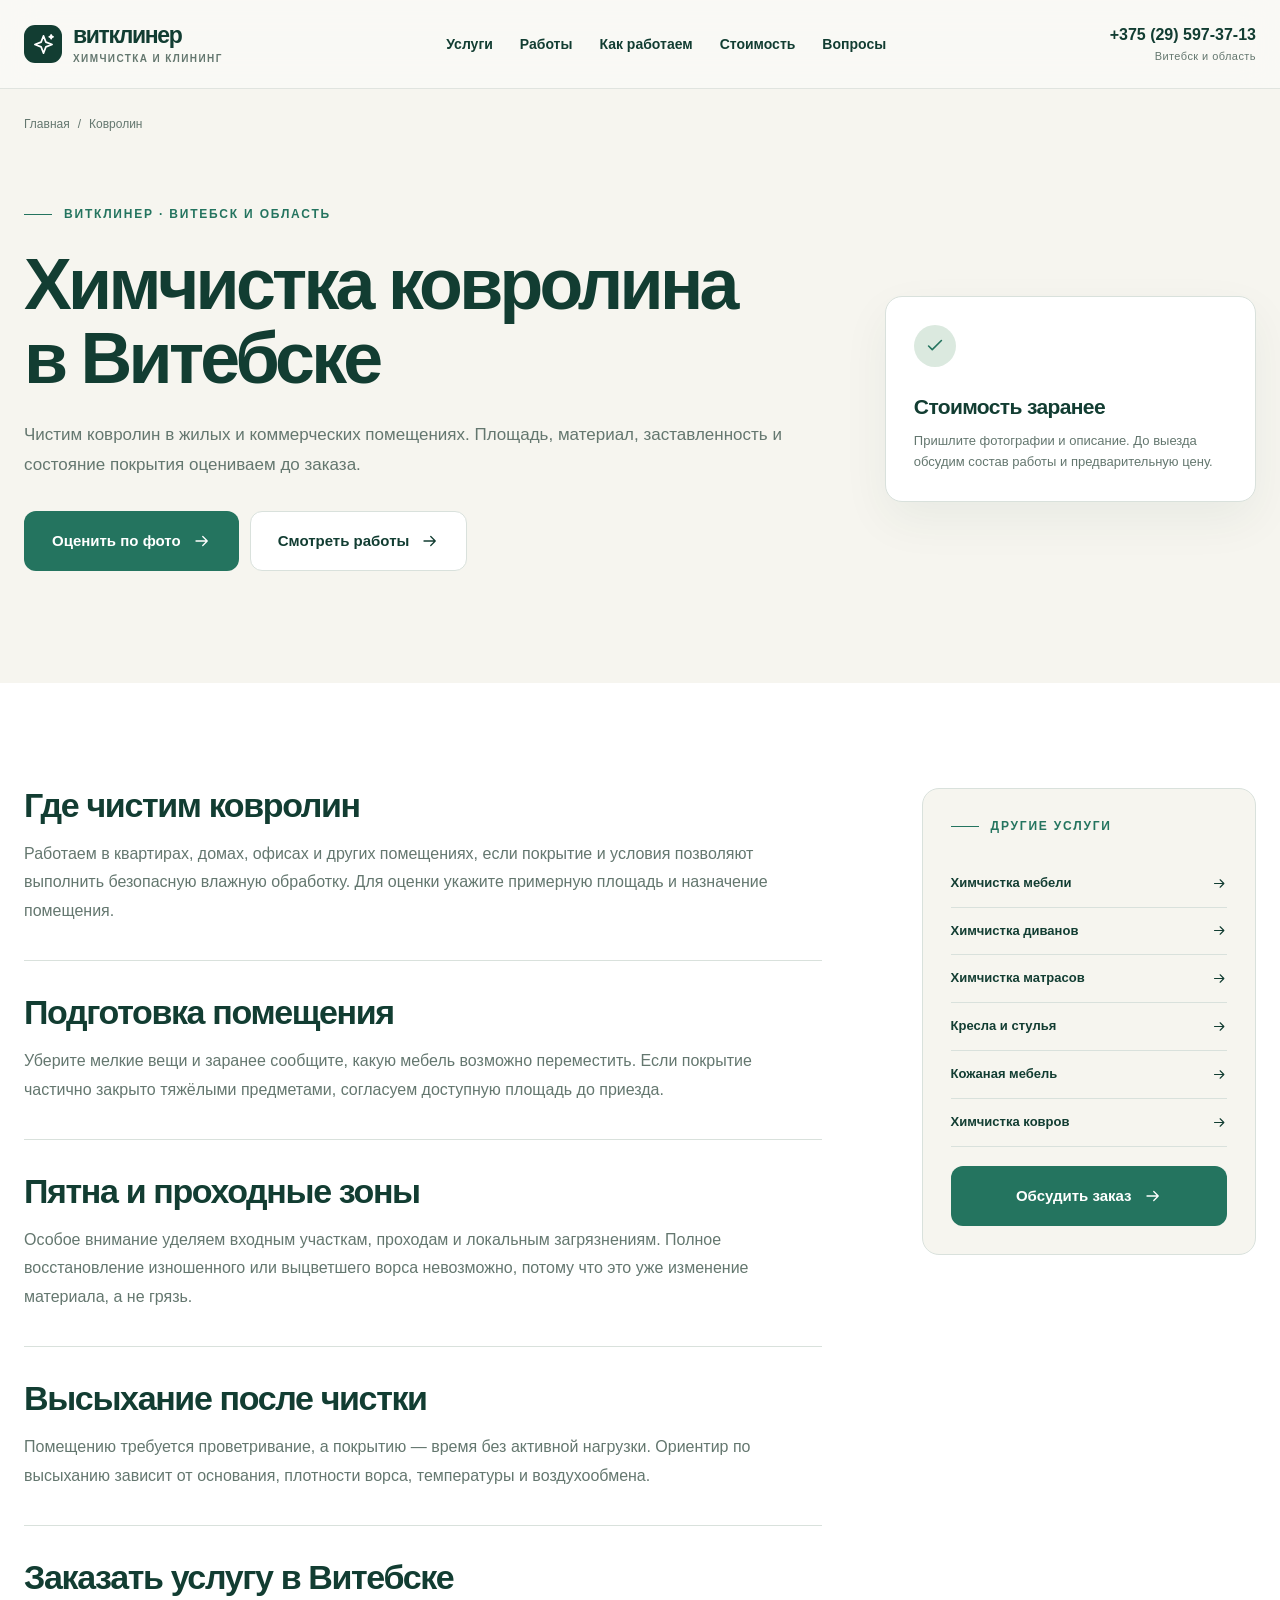
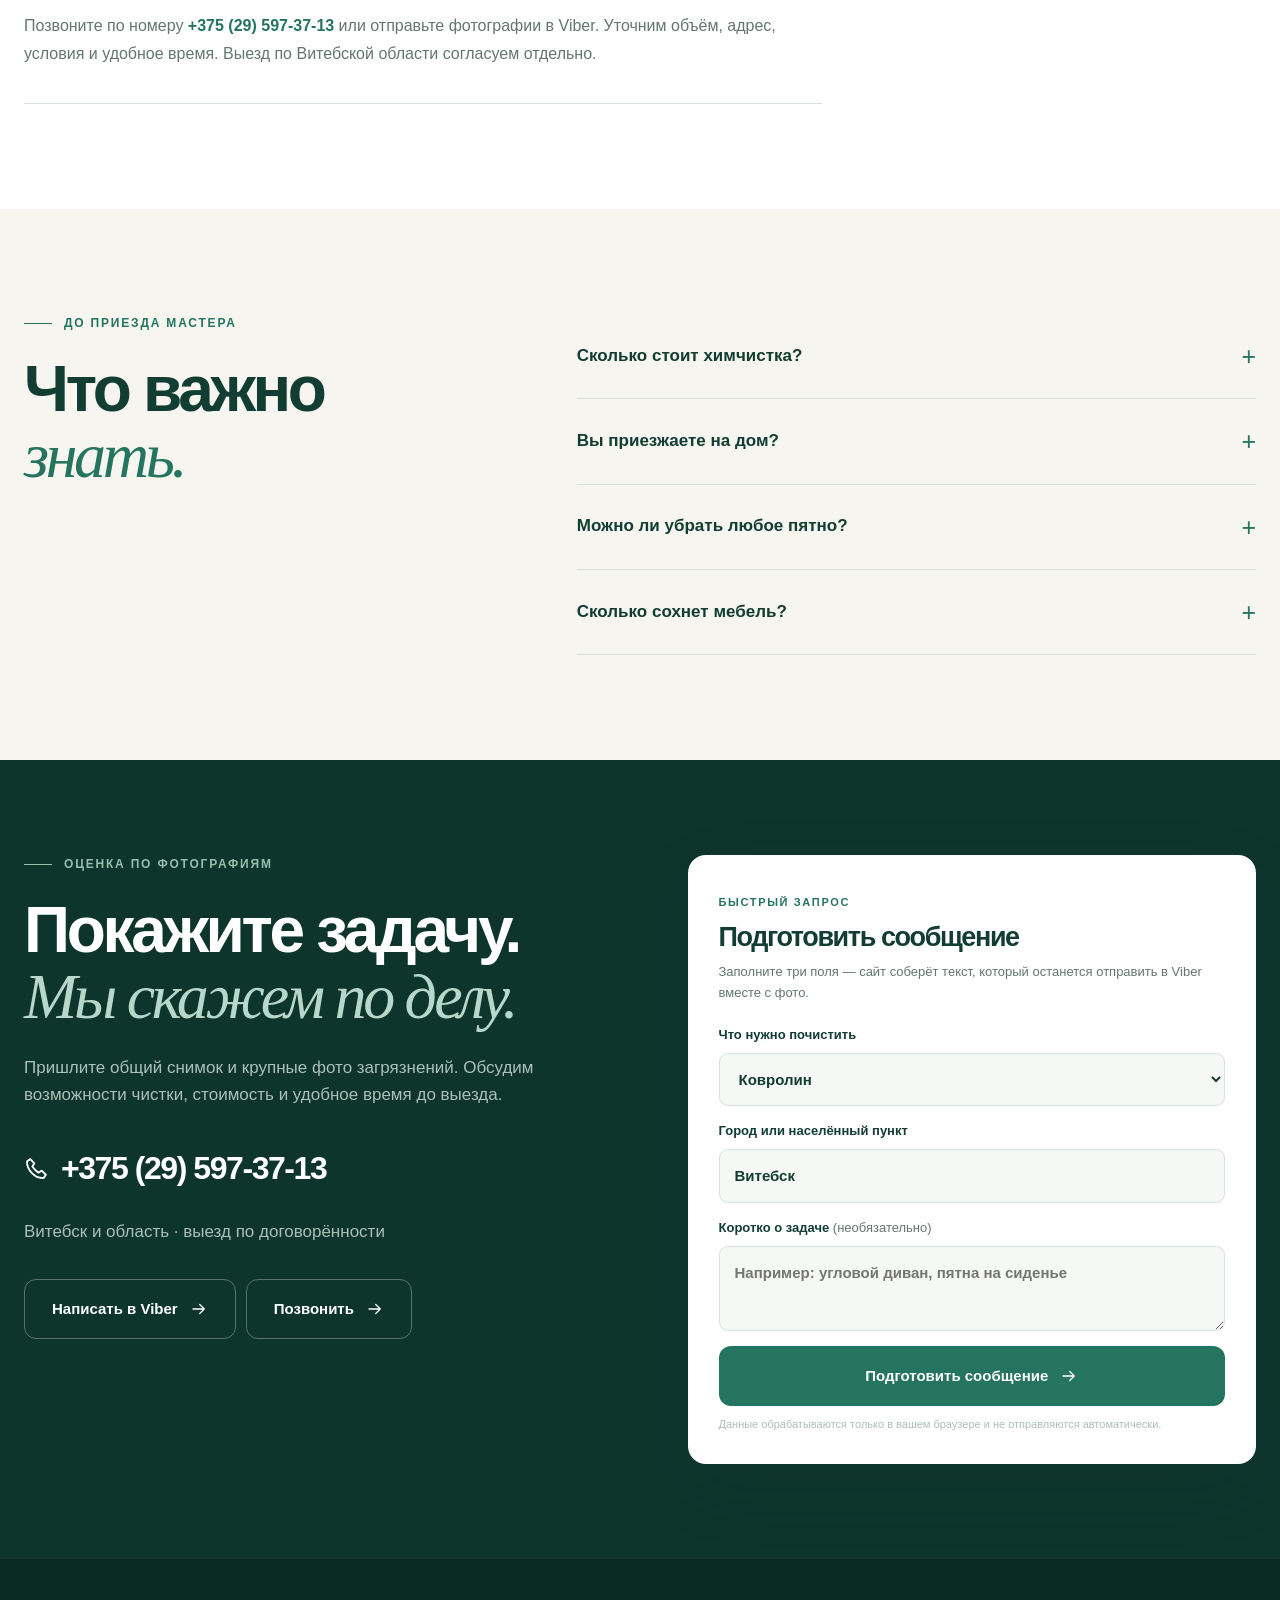
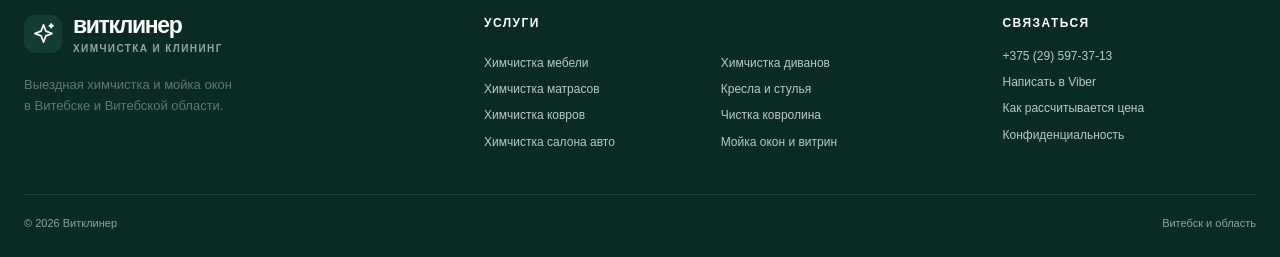
==== commit d5c0c485: "Increase site scale and mobile readability" ====
--- a/chistka-kovrolina/index.html
+++ b/chistka-kovrolina/index.html
@@ -1 +1 @@
-<!doctype html><html lang="ru"><head><meta charset="utf-8"><meta name="viewport" content="width=device-width,initial-scale=1"><title>Химчистка ковролина в Витебске — Витклинер</title><meta name="description" content="Выездная химчистка ковролина в квартирах, офисах и коммерческих помещениях Витебска. Расчёт по площади, материалу и степени загрязнения."><meta name="robots" content="index,follow,max-image-preview:large,max-snippet:-1,max-video-preview:-1"><meta name="theme-color" content="#123d32"><meta name="color-scheme" content="light"><meta name="geo.region" content="BY-VI"><meta name="geo.placename" content="Витебск"><link rel="canonical" href="https://yaroslavkiri4ykknifhit-max.github.io/cleaner/chistka-kovrolina/"><meta property="og:type" content="website"><meta property="og:locale" content="ru_RU"><meta property="og:site_name" content="Витклинер"><meta property="og:title" content="Химчистка ковролина в Витебске — Витклинер"><meta property="og:description" content="Выездная химчистка ковролина в квартирах, офисах и коммерческих помещениях Витебска. Расчёт по площади, материалу и степени загрязнения."><meta property="og:url" content="https://yaroslavkiri4ykknifhit-max.github.io/cleaner/chistka-kovrolina/"><meta property="og:image" content="https://yaroslavkiri4ykknifhit-max.github.io/cleaner/assets/og-cover.jpg"><meta property="og:image:width" content="1200"><meta property="og:image:height" content="630"><meta property="og:image:alt" content="Витклинер — химчистка и клининг в Витебске"><meta name="twitter:card" content="summary_large_image"><meta name="twitter:title" content="Химчистка ковролина в Витебске — Витклинер"><meta name="twitter:description" content="Выездная химчистка ковролина в квартирах, офисах и коммерческих помещениях Витебска. Расчёт по площади, материалу и степени загрязнения."><meta name="twitter:image" content="https://yaroslavkiri4ykknifhit-max.github.io/cleaner/assets/og-cover.jpg"><link rel="icon" href="../assets/logo.svg" type="image/svg+xml"><link rel="apple-touch-icon" href="../assets/apple-touch-icon.png"><link rel="stylesheet" href="../assets/site.css"><script src="../assets/site.js" defer></script><script type="application/ld+json">{"@context": "https://schema.org", "@graph": [{"@type": "LocalBusiness", "@id": "https://yaroslavkiri4ykknifhit-max.github.io/cleaner/#company", "name": "Витклинер", "alternateName": "VITCLEANER", "url": "https://yaroslavkiri4ykknifhit-max.github.io/cleaner/", "telephone": "+375295973713", "logo": "https://yaroslavkiri4ykknifhit-max.github.io/cleaner/assets/logo.svg", "image": "https://yaroslavkiri4ykknifhit-max.github.io/cleaner/assets/og-cover.jpg", "priceRange": "₽₽", "areaServed": [{"@type": "City", "name": "Витебск"}, {"@type": "AdministrativeArea", "name": "Витебская область"}], "contactPoint": {"@type": "ContactPoint", "telephone": "+375295973713", "contactType": "customer service", "availableLanguage": "ru", "areaServed": "BY"}, "hasOfferCatalog": {"@type": "OfferCatalog", "name": "Услуги Витклинер", "itemListElement": [{"@type": "Offer", "itemOffered": {"@type": "Service", "name": "Химчистка мебели", "url": "https://yaroslavkiri4ykknifhit-max.github.io/cleaner/himchistka-mebeli/"}}, {"@type": "Offer", "itemOffered": {"@type": "Service", "name": "Химчистка диванов", "url": "https://yaroslavkiri4ykknifhit-max.github.io/cleaner/himchistka-divanov/"}}, {"@type": "Offer", "itemOffered": {"@type": "Service", "name": "Химчистка матрасов", "url": "https://yaroslavkiri4ykknifhit-max.github.io/cleaner/himchistka-matrasov/"}}, {"@type": "Offer", "itemOffered": {"@type": "Service", "name": "Кресла и стулья", "url": "https://yaroslavkiri4ykknifhit-max.github.io/cleaner/himchistka-kresel-stulev/"}}, {"@type": "Offer", "itemOffered": {"@type": "Service", "name": "Кожаная мебель", "url": "https://yaroslavkiri4ykknifhit-max.github.io/cleaner/himchistka-kozhanoy-mebeli/"}}, {"@type": "Offer", "itemOffered": {"@type": "Service", "name": "Химчистка ковров", "url": "https://yaroslavkiri4ykknifhit-max.github.io/cleaner/himchistka-kovrov/"}}, {"@type": "Offer", "itemOffered": {"@type": "Service", "name": "Чистка ковролина", "url": "https://yaroslavkiri4ykknifhit-max.github.io/cleaner/chistka-kovrolina/"}}, {"@type": "Offer", "itemOffered": {"@type": "Service", "name": "Химчистка салона авто", "url": "https://yaroslavkiri4ykknifhit-max.github.io/cleaner/himchistka-avto/"}}, {"@type": "Offer", "itemOffered": {"@type": "Service", "name": "Мойка окон и витрин", "url": "https://yaroslavkiri4ykknifhit-max.github.io/cleaner/moika-okon/"}}, {"@type": "Offer", "itemOffered": {"@type": "Service", "name": "Окна после ремонта", "url": "https://yaroslavkiri4ykknifhit-max.github.io/cleaner/moika-okon-posle-remonta/"}}]}}, {"@type": "WebSite", "@id": "https://yaroslavkiri4ykknifhit-max.github.io/cleaner/#website", "url": "https://yaroslavkiri4ykknifhit-max.github.io/cleaner/", "name": "Витклинер", "inLanguage": "ru", "publisher": {"@id": "https://yaroslavkiri4ykknifhit-max.github.io/cleaner/#company"}}, {"@type": "WebPage", "@id": "https://yaroslavkiri4ykknifhit-max.github.io/cleaner/chistka-kovrolina/#page", "url": "https://yaroslavkiri4ykknifhit-max.github.io/cleaner/chistka-kovrolina/", "name": "Химчистка ковролина в Витебске — Витклинер", "description": "Выездная химчистка ковролина в квартирах, офисах и коммерческих помещениях Витебска. Расчёт по площади, материалу и степени загрязнения.", "inLanguage": "ru", "isPartOf": {"@id": "https://yaroslavkiri4ykknifhit-max.github.io/cleaner/#website"}, "about": {"@id": "https://yaroslavkiri4ykknifhit-max.github.io/cleaner/#company"}, "dateModified": "2026-10-14"}, {"@type": "BreadcrumbList", "itemListElement": [{"@type": "ListItem", "position": 1, "name": "Главная", "item": "https://yaroslavkiri4ykknifhit-max.github.io/cleaner/"}, {"@type": "ListItem", "position": 2, "name": "Химчистка ковролина в Витебске — Витклинер", "item": "https://yaroslavkiri4ykknifhit-max.github.io/cleaner/chistka-kovrolina/"}]}, {"@type": "Service", "@id": "https://yaroslavkiri4ykknifhit-max.github.io/cleaner/chistka-kovrolina/#service", "name": "Химчистка ковролина в Витебске", "serviceType": "Ковролин", "description": "Выездная химчистка ковролина в квартирах, офисах и коммерческих помещениях Витебска. Расчёт по площади, материалу и степени загрязнения.", "provider": {"@id": "https://yaroslavkiri4ykknifhit-max.github.io/cleaner/#company"}, "areaServed": [{"@type": "City", "name": "Витебск"}, {"@type": "AdministrativeArea", "name": "Витебская область"}], "url": "https://yaroslavkiri4ykknifhit-max.github.io/cleaner/chistka-kovrolina/"}, {"@type": "FAQPage", "mainEntity": [{"@type": "Question", "name": "Сколько стоит химчистка?", "acceptedAnswer": {"@type": "Answer", "text": "Стоимость зависит от размера, материала и загрязнений. Пришлите в Viber общий снимок и фото пятен: обсудим объём и предварительную цену. Итоговую стоимость согласуем до начала работы."}}, {"@type": "Question", "name": "Вы приезжаете на дом?", "acceptedAnswer": {"@type": "Answer", "text": "Да, выезжаем по Витебску и Витебской области. Условия выезда за город, доступ к воде и электричеству уточняем при записи."}}, {"@type": "Question", "name": "Можно ли убрать любое пятно?", "acceptedAnswer": {"@type": "Answer", "text": "Не всегда. Результат зависит от происхождения и давности пятна, материала и предыдущих обработок. Выгорание, износ и повреждение красителя чистка не исправляет."}}, {"@type": "Question", "name": "Сколько сохнет мебель?", "acceptedAnswer": {"@type": "Answer", "text": "Время зависит от ткани, наполнителя, объёма влажной обработки, температуры и вентиляции. Ориентир мастер сообщит после оценки. Пользоваться мебелью стоит после полного высыхания."}}]}]}</script></head><body><a class="skip" href="#main">Перейти к содержанию</a><header class="header"><div class="wrap header-inner"><a class="logo" href="../" aria-label="Витклинер — главная"><span class="logo-mark"><svg viewBox="0 0 24 24" aria-hidden="true"><path d="m12 3 2.5 6.5L21 12l-6.5 2.5L12 21l-2.5-6.5L3 12l6.5-2.5L12 3Z"/><path d="m20 2 .6 1.4L22 4l-1.4.6L20 6l-.6-1.4L18 4l1.4-.6Z"/></svg></span><span>витклинер<small>ХИМЧИСТКА И КЛИНИНГ</small></span></a><nav class="nav" aria-label="Основное меню"><a href="../#directions">Услуги</a><a href="../#portfolio">Работы</a><a href="../#process">Как работаем</a><a href="../#prices">Стоимость</a><a href="../#faq">Вопросы</a></nav><a class="header-phone" href="tel:+375295973713"><span>+375 (29) 597-37-13</span><small>Витебск и область</small></a><button class="menu-toggle" type="button" aria-label="Открыть меню" aria-expanded="false" aria-controls="mobile-nav"><svg viewBox="0 0 24 24" aria-hidden="true"><path d="M4 7h16M4 12h16M4 17h16"/></svg></button></div><nav class="mobile-nav" id="mobile-nav" aria-label="Мобильное меню" hidden><a href="../#directions">Услуги</a><a href="../#portfolio">Работы</a><a href="../#process">Как работаем</a><a href="../#prices">Стоимость</a><a href="../#faq">Вопросы</a><a href="https://viber.click/375295973713" rel="noopener">Написать в Viber</a></nav></header><main id="main"><div class="wrap"><nav class="breadcrumb" aria-label="Хлебные крошки"><a href="../">Главная</a><span>/</span><span>Ковролин</span></nav><section class="page-hero"><div><span class="eyebrow">Витклинер · Витебск и область</span><h1>Химчистка ковролина в Витебске</h1><p>Чистим ковролин в жилых и коммерческих помещениях. Площадь, материал, заставленность и состояние покрытия оцениваем до заказа.</p><div class="hero-actions"><a class="btn btn-primary" href="#contact" >Оценить по фото<svg viewBox="0 0 24 24" aria-hidden="true"><path d="M4 12h15m-6-6 6 6-6 6"/></svg></a><a class="btn btn-light" href="../#portfolio" >Смотреть работы<svg viewBox="0 0 24 24" aria-hidden="true"><path d="M4 12h15m-6-6 6 6-6 6"/></svg></a></div></div><div class="page-proof"><span><svg viewBox="0 0 24 24" aria-hidden="true"><path d="m5 12 4 4 10-10"/></svg></span><strong>Стоимость заранее</strong><p>Пришлите фотографии и описание. До выезда обсудим состав работы и предварительную цену.</p></div></section></div><section class="section section-white"><div class="wrap article-grid"><article class="article-content"><section><h2>Где чистим ковролин</h2><p>Работаем в квартирах, домах, офисах и других помещениях, если покрытие и условия позволяют выполнить безопасную влажную обработку. Для оценки укажите примерную площадь и назначение помещения.</p></section><section><h2>Подготовка помещения</h2><p>Уберите мелкие вещи и заранее сообщите, какую мебель возможно переместить. Если покрытие частично закрыто тяжёлыми предметами, согласуем доступную площадь до приезда.</p></section><section><h2>Пятна и проходные зоны</h2><p>Особое внимание уделяем входным участкам, проходам и локальным загрязнениям. Полное восстановление изношенного или выцветшего ворса невозможно, потому что это уже изменение материала, а не грязь.</p></section><section><h2>Высыхание после чистки</h2><p>Помещению требуется проветривание, а покрытию — время без активной нагрузки. Ориентир по высыханию зависит от основания, плотности ворса, температуры и воздухообмена.</p></section><section><h2>Заказать услугу в Витебске</h2><p>Позвоните по номеру <a class="text-link" href="tel:+375295973713">+375 (29) 597-37-13</a> или отправьте фотографии в Viber. Уточним объём, адрес, условия и удобное время. Выезд по Витебской области согласуем отдельно.</p></section></article><aside class="aside-box"><span class="eyebrow">Другие услуги</span><nav aria-label="Другие услуги"><a href="../himchistka-mebeli/">Химчистка мебели<svg viewBox="0 0 24 24" aria-hidden="true"><path d="M4 12h15m-6-6 6 6-6 6"/></svg></a><a href="../himchistka-divanov/">Химчистка диванов<svg viewBox="0 0 24 24" aria-hidden="true"><path d="M4 12h15m-6-6 6 6-6 6"/></svg></a><a href="../himchistka-matrasov/">Химчистка матрасов<svg viewBox="0 0 24 24" aria-hidden="true"><path d="M4 12h15m-6-6 6 6-6 6"/></svg></a><a href="../himchistka-kresel-stulev/">Кресла и стулья<svg viewBox="0 0 24 24" aria-hidden="true"><path d="M4 12h15m-6-6 6 6-6 6"/></svg></a><a href="../himchistka-kozhanoy-mebeli/">Кожаная мебель<svg viewBox="0 0 24 24" aria-hidden="true"><path d="M4 12h15m-6-6 6 6-6 6"/></svg></a><a href="../himchistka-kovrov/">Химчистка ковров<svg viewBox="0 0 24 24" aria-hidden="true"><path d="M4 12h15m-6-6 6 6-6 6"/></svg></a></nav><a class="btn btn-primary" href="#contact">Обсудить заказ<svg viewBox="0 0 24 24" aria-hidden="true"><path d="M4 12h15m-6-6 6 6-6 6"/></svg></a></aside></div></section><section class="section service-faq"><div class="wrap faq-grid"><div class="faq-copy"><span class="eyebrow">До приезда мастера</span><h2>Что важно<br><em>знать.</em></h2></div><div class="faq-list"><details><summary>Сколько стоит химчистка?</summary><p>Стоимость зависит от размера, материала и загрязнений. Пришлите в Viber общий снимок и фото пятен: обсудим объём и предварительную цену. Итоговую стоимость согласуем до начала работы.</p></details><details><summary>Вы приезжаете на дом?</summary><p>Да, выезжаем по Витебску и Витебской области. Условия выезда за город, доступ к воде и электричеству уточняем при записи.</p></details><details><summary>Можно ли убрать любое пятно?</summary><p>Не всегда. Результат зависит от происхождения и давности пятна, материала и предыдущих обработок. Выгорание, износ и повреждение красителя чистка не исправляет.</p></details><details><summary>Сколько сохнет мебель?</summary><p>Время зависит от ткани, наполнителя, объёма влажной обработки, температуры и вентиляции. Ориентир мастер сообщит после оценки. Пользоваться мебелью стоит после полного высыхания.</p></details></div></div></section><section id="contact" class="contact-section"><div class="wrap contact-grid"><div class="contact-copy"><span class="eyebrow">Оценка по фотографиям</span><h2>Покажите задачу.<br><em>Мы скажем по делу.</em></h2><p>Пришлите общий снимок и крупные фото загрязнений. Обсудим возможности чистки, стоимость и удобное время до выезда.</p><a class="contact-phone" href="tel:+375295973713"><svg viewBox="0 0 24 24" aria-hidden="true"><path d="m6 3 4 4-2 3c2 3 3 4 6 6l3-2 4 4-2 3C11 22 2 13 3 5l3-2Z"/></svg>+375 (29) 597-37-13</a><p class="contact-subnote">Витебск и область · выезд по договорённости</p><div class="contact-direct"><a class="btn btn-outline" href="https://viber.click/375295973713" rel="noopener">Написать в Viber<svg viewBox="0 0 24 24" aria-hidden="true"><path d="M4 12h15m-6-6 6 6-6 6"/></svg></a><a class="btn btn-outline" href="tel:+375295973713" >Позвонить<svg viewBox="0 0 24 24" aria-hidden="true"><path d="M4 12h15m-6-6 6 6-6 6"/></svg></a></div></div><div class="contact-form"><span class="form-kicker">Быстрый запрос</span><h3>Подготовить сообщение</h3><p>Заполните три поля — сайт соберёт текст, который останется отправить в Viber вместе с фото.</p><form id="request-form"><label class="field" for="service">Что нужно почистить<select id="service" name="service"><option>Мягкая мебель</option><option>Диваны</option><option>Матрасы</option><option>Кресла и стулья</option><option>Кожаная мебель</option><option>Ковры</option><option selected>Ковролин</option><option>Салон автомобиля</option><option>Окна и витрины</option><option>Окна после ремонта</option><option>Несколько услуг / другое</option></select></label><label class="field" for="location">Город или населённый пункт<input id="location" name="location" value="Витебск" required maxlength="100" autocomplete="address-level2"></label><label class="field" for="details">Коротко о задаче <span>(необязательно)</span><textarea id="details" name="details" maxlength="1000" placeholder="Например: угловой диван, пятна на сиденье"></textarea></label><button class="btn btn-primary" type="submit">Подготовить сообщение<svg viewBox="0 0 24 24" aria-hidden="true"><path d="M4 12h15m-6-6 6 6-6 6"/></svg></button><p class="form-note">Данные обрабатываются только в вашем браузере и не отправляются автоматически.</p></form><div class="request-result" id="request-result" hidden aria-live="polite"><h4>Сообщение готово</h4><div class="request-preview" id="request-preview"></div><button class="btn copy-btn" id="copy-request" type="button">Скопировать текст</button><a class="btn btn-primary" href="https://viber.click/375295973713" rel="noopener">Открыть Viber<svg viewBox="0 0 24 24" aria-hidden="true"><path d="M4 12h15m-6-6 6 6-6 6"/></svg></a><p id="copy-status">Вставьте текст в чат и приложите фотографии.</p></div><noscript><p class="form-note">Включите JavaScript или сразу позвоните / напишите в Viber.</p></noscript></div></div></section></main><footer class="footer"><div class="wrap footer-grid"><div><a class="logo" href="../" aria-label="Витклинер — главная"><span class="logo-mark"><svg viewBox="0 0 24 24" aria-hidden="true"><path d="m12 3 2.5 6.5L21 12l-6.5 2.5L12 21l-2.5-6.5L3 12l6.5-2.5L12 3Z"/><path d="m20 2 .6 1.4L22 4l-1.4.6L20 6l-.6-1.4L18 4l1.4-.6Z"/></svg></span><span>витклинер<small>ХИМЧИСТКА И КЛИНИНГ</small></span></a><p>Выездная химчистка и мойка окон<br>в Витебске и Витебской области.</p></div><nav class="footer-services" aria-label="Услуги"><strong>Услуги</strong><a href="../himchistka-mebeli/">Химчистка мебели</a><a href="../himchistka-divanov/">Химчистка диванов</a><a href="../himchistka-matrasov/">Химчистка матрасов</a><a href="../himchistka-kresel-stulev/">Кресла и стулья</a><a href="../himchistka-kovrov/">Химчистка ковров</a><a href="../chistka-kovrolina/">Чистка ковролина</a><a href="../himchistka-avto/">Химчистка салона авто</a><a href="../moika-okon/">Мойка окон и витрин</a></nav><div class="footer-contact"><strong>Связаться</strong><a href="tel:+375295973713">+375 (29) 597-37-13</a><a href="https://viber.click/375295973713" rel="noopener">Написать в Viber</a><a href="../stoimost/">Как рассчитывается цена</a><a href="../privacy/">Конфиденциальность</a></div></div><div class="wrap footer-bottom"><span>© 2026 Витклинер</span><span>Витебск и область</span></div></footer><div class="mobile-bar" aria-label="Быстрая связь"><a class="btn btn-light" href="tel:+375295973713"><svg viewBox="0 0 24 24" aria-hidden="true"><path d="m6 3 4 4-2 3c2 3 3 4 6 6l3-2 4 4-2 3C11 22 2 13 3 5l3-2Z"/></svg>Позвонить</a><a class="btn btn-primary" href="../#contact">Оценка по фото<svg viewBox="0 0 24 24" aria-hidden="true"><path d="M4 12h15m-6-6 6 6-6 6"/></svg></a></div></body></html>+<!doctype html><html lang="ru"><head><meta charset="utf-8"><meta name="viewport" content="width=device-width,initial-scale=1"><title>Химчистка ковролина в Витебске — Витклинер</title><meta name="description" content="Выездная химчистка ковролина в квартирах, офисах и коммерческих помещениях Витебска. Расчёт по площади, материалу и степени загрязнения."><meta name="robots" content="index,follow,max-image-preview:large,max-snippet:-1,max-video-preview:-1"><meta name="theme-color" content="#123d32"><meta name="color-scheme" content="light"><meta name="geo.region" content="BY-VI"><meta name="geo.placename" content="Витебск"><link rel="canonical" href="https://www.vitcleaner.by/chistka-kovrolina/"><meta property="og:type" content="website"><meta property="og:locale" content="ru_RU"><meta property="og:site_name" content="Витклинер"><meta property="og:title" content="Химчистка ковролина в Витебске — Витклинер"><meta property="og:description" content="Выездная химчистка ковролина в квартирах, офисах и коммерческих помещениях Витебска. Расчёт по площади, материалу и степени загрязнения."><meta property="og:url" content="https://www.vitcleaner.by/chistka-kovrolina/"><meta property="og:image" content="https://www.vitcleaner.by/assets/og-cover.jpg"><meta property="og:image:width" content="1200"><meta property="og:image:height" content="630"><meta property="og:image:alt" content="Витклинер — химчистка и клининг в Витебске"><meta name="twitter:card" content="summary_large_image"><meta name="twitter:title" content="Химчистка ковролина в Витебске — Витклинер"><meta name="twitter:description" content="Выездная химчистка ковролина в квартирах, офисах и коммерческих помещениях Витебска. Расчёт по площади, материалу и степени загрязнения."><meta name="twitter:image" content="https://www.vitcleaner.by/assets/og-cover.jpg"><link rel="icon" href="../assets/logo.svg" type="image/svg+xml"><link rel="apple-touch-icon" href="../assets/apple-touch-icon.png"><link rel="stylesheet" href="../assets/site.css"><script src="../assets/site.js" defer></script><script type="application/ld+json">{"@context": "https://schema.org", "@graph": [{"@type": "LocalBusiness", "@id": "https://www.vitcleaner.by/#company", "name": "Витклинер", "alternateName": "VITCLEANER", "url": "https://www.vitcleaner.by/", "telephone": "+375295973713", "logo": "https://www.vitcleaner.by/assets/logo.svg", "image": "https://www.vitcleaner.by/assets/og-cover.jpg", "priceRange": "₽₽", "areaServed": [{"@type": "City", "name": "Витебск"}, {"@type": "AdministrativeArea", "name": "Витебская область"}], "contactPoint": {"@type": "ContactPoint", "telephone": "+375295973713", "contactType": "customer service", "availableLanguage": "ru", "areaServed": "BY"}, "hasOfferCatalog": {"@type": "OfferCatalog", "name": "Услуги Витклинер", "itemListElement": [{"@type": "Offer", "itemOffered": {"@type": "Service", "name": "Химчистка мебели", "url": "https://www.vitcleaner.by/himchistka-mebeli/"}}, {"@type": "Offer", "itemOffered": {"@type": "Service", "name": "Химчистка диванов", "url": "https://www.vitcleaner.by/himchistka-divanov/"}}, {"@type": "Offer", "itemOffered": {"@type": "Service", "name": "Химчистка матрасов", "url": "https://www.vitcleaner.by/himchistka-matrasov/"}}, {"@type": "Offer", "itemOffered": {"@type": "Service", "name": "Кресла и стулья", "url": "https://www.vitcleaner.by/himchistka-kresel-stulev/"}}, {"@type": "Offer", "itemOffered": {"@type": "Service", "name": "Кожаная мебель", "url": "https://www.vitcleaner.by/himchistka-kozhanoy-mebeli/"}}, {"@type": "Offer", "itemOffered": {"@type": "Service", "name": "Химчистка ковров", "url": "https://www.vitcleaner.by/himchistka-kovrov/"}}, {"@type": "Offer", "itemOffered": {"@type": "Service", "name": "Чистка ковролина", "url": "https://www.vitcleaner.by/chistka-kovrolina/"}}, {"@type": "Offer", "itemOffered": {"@type": "Service", "name": "Химчистка салона авто", "url": "https://www.vitcleaner.by/himchistka-avto/"}}, {"@type": "Offer", "itemOffered": {"@type": "Service", "name": "Мойка окон и витрин", "url": "https://www.vitcleaner.by/moika-okon/"}}, {"@type": "Offer", "itemOffered": {"@type": "Service", "name": "Окна после ремонта", "url": "https://www.vitcleaner.by/moika-okon-posle-remonta/"}}]}}, {"@type": "WebSite", "@id": "https://www.vitcleaner.by/#website", "url": "https://www.vitcleaner.by/", "name": "Витклинер", "inLanguage": "ru", "publisher": {"@id": "https://www.vitcleaner.by/#company"}}, {"@type": "WebPage", "@id": "https://www.vitcleaner.by/chistka-kovrolina/#page", "url": "https://www.vitcleaner.by/chistka-kovrolina/", "name": "Химчистка ковролина в Витебске — Витклинер", "description": "Выездная химчистка ковролина в квартирах, офисах и коммерческих помещениях Витебска. Расчёт по площади, материалу и степени загрязнения.", "inLanguage": "ru", "isPartOf": {"@id": "https://www.vitcleaner.by/#website"}, "about": {"@id": "https://www.vitcleaner.by/#company"}, "dateModified": "2026-10-21"}, {"@type": "BreadcrumbList", "itemListElement": [{"@type": "ListItem", "position": 1, "name": "Главная", "item": "https://www.vitcleaner.by/"}, {"@type": "ListItem", "position": 2, "name": "Химчистка ковролина в Витебске — Витклинер", "item": "https://www.vitcleaner.by/chistka-kovrolina/"}]}, {"@type": "Service", "@id": "https://www.vitcleaner.by/chistka-kovrolina/#service", "name": "Химчистка ковролина в Витебске", "serviceType": "Ковролин", "description": "Выездная химчистка ковролина в квартирах, офисах и коммерческих помещениях Витебска. Расчёт по площади, материалу и степени загрязнения.", "provider": {"@id": "https://www.vitcleaner.by/#company"}, "areaServed": [{"@type": "City", "name": "Витебск"}, {"@type": "AdministrativeArea", "name": "Витебская область"}], "url": "https://www.vitcleaner.by/chistka-kovrolina/"}, {"@type": "FAQPage", "mainEntity": [{"@type": "Question", "name": "Сколько стоит химчистка?", "acceptedAnswer": {"@type": "Answer", "text": "Стоимость зависит от размера, материала и загрязнений. Пришлите в Viber общий снимок и фото пятен: обсудим объём и предварительную цену. Итоговую стоимость согласуем до начала работы."}}, {"@type": "Question", "name": "Вы приезжаете на дом?", "acceptedAnswer": {"@type": "Answer", "text": "Да, выезжаем по Витебску и Витебской области. Условия выезда за город, доступ к воде и электричеству уточняем при записи."}}, {"@type": "Question", "name": "Можно ли убрать любое пятно?", "acceptedAnswer": {"@type": "Answer", "text": "Не всегда. Результат зависит от происхождения и давности пятна, материала и предыдущих обработок. Выгорание, износ и повреждение красителя чистка не исправляет."}}, {"@type": "Question", "name": "Сколько сохнет мебель?", "acceptedAnswer": {"@type": "Answer", "text": "Время зависит от ткани, наполнителя, объёма влажной обработки, температуры и вентиляции. Ориентир мастер сообщит после оценки. Пользоваться мебелью стоит после полного высыхания."}}]}]}</script></head><body><a class="skip" href="#main">Перейти к содержанию</a><header class="header"><div class="wrap header-inner"><a class="logo" href="../" aria-label="Витклинер — главная"><span class="logo-mark"><svg viewBox="0 0 24 24" aria-hidden="true"><path d="m12 3 2.5 6.5L21 12l-6.5 2.5L12 21l-2.5-6.5L3 12l6.5-2.5L12 3Z"/><path d="m20 2 .6 1.4L22 4l-1.4.6L20 6l-.6-1.4L18 4l1.4-.6Z"/></svg></span><span>витклинер<small>ХИМЧИСТКА И КЛИНИНГ</small></span></a><nav class="nav" aria-label="Основное меню"><a href="../#directions">Услуги</a><a href="../#portfolio">Работы</a><a href="../#process">Как работаем</a><a href="../#prices">Стоимость</a><a href="../#faq">Вопросы</a></nav><a class="header-phone" href="tel:+375295973713"><span>+375 (29) 597-37-13</span><small>Витебск и область</small></a><button class="menu-toggle" type="button" aria-label="Открыть меню" aria-expanded="false" aria-controls="mobile-nav"><svg viewBox="0 0 24 24" aria-hidden="true"><path d="M4 7h16M4 12h16M4 17h16"/></svg></button></div><nav class="mobile-nav" id="mobile-nav" aria-label="Мобильное меню" hidden><a href="../#directions">Услуги</a><a href="../#portfolio">Работы</a><a href="../#process">Как работаем</a><a href="../#prices">Стоимость</a><a href="../#faq">Вопросы</a><a href="https://viber.click/375295973713" rel="noopener">Написать в Viber</a></nav></header><main id="main"><div class="wrap"><nav class="breadcrumb" aria-label="Хлебные крошки"><a href="../">Главная</a><span>/</span><span>Ковролин</span></nav><section class="page-hero"><div><span class="eyebrow">Витклинер · Витебск и область</span><h1>Химчистка ковролина в Витебске</h1><p>Чистим ковролин в жилых и коммерческих помещениях. Площадь, материал, заставленность и состояние покрытия оцениваем до заказа.</p><div class="hero-actions"><a class="btn btn-primary" href="#contact" >Оценить по фото<svg viewBox="0 0 24 24" aria-hidden="true"><path d="M4 12h15m-6-6 6 6-6 6"/></svg></a><a class="btn btn-light" href="../#portfolio" >Смотреть работы<svg viewBox="0 0 24 24" aria-hidden="true"><path d="M4 12h15m-6-6 6 6-6 6"/></svg></a></div></div><div class="page-proof"><span><svg viewBox="0 0 24 24" aria-hidden="true"><path d="m5 12 4 4 10-10"/></svg></span><strong>Стоимость заранее</strong><p>Пришлите фотографии и описание. До выезда обсудим состав работы и предварительную цену.</p></div></section></div><section class="section section-white"><div class="wrap article-grid"><article class="article-content"><section><h2>Где чистим ковролин</h2><p>Работаем в квартирах, домах, офисах и других помещениях, если покрытие и условия позволяют выполнить безопасную влажную обработку. Для оценки укажите примерную площадь и назначение помещения.</p></section><section><h2>Подготовка помещения</h2><p>Уберите мелкие вещи и заранее сообщите, какую мебель возможно переместить. Если покрытие частично закрыто тяжёлыми предметами, согласуем доступную площадь до приезда.</p></section><section><h2>Пятна и проходные зоны</h2><p>Особое внимание уделяем входным участкам, проходам и локальным загрязнениям. Полное восстановление изношенного или выцветшего ворса невозможно, потому что это уже изменение материала, а не грязь.</p></section><section><h2>Высыхание после чистки</h2><p>Помещению требуется проветривание, а покрытию — время без активной нагрузки. Ориентир по высыханию зависит от основания, плотности ворса, температуры и воздухообмена.</p></section><section><h2>Заказать услугу в Витебске</h2><p>Позвоните по номеру <a class="text-link" href="tel:+375295973713">+375 (29) 597-37-13</a> или отправьте фотографии в Viber. Уточним объём, адрес, условия и удобное время. Выезд по Витебской области согласуем отдельно.</p></section></article><aside class="aside-box"><span class="eyebrow">Другие услуги</span><nav aria-label="Другие услуги"><a href="../himchistka-mebeli/">Химчистка мебели<svg viewBox="0 0 24 24" aria-hidden="true"><path d="M4 12h15m-6-6 6 6-6 6"/></svg></a><a href="../himchistka-divanov/">Химчистка диванов<svg viewBox="0 0 24 24" aria-hidden="true"><path d="M4 12h15m-6-6 6 6-6 6"/></svg></a><a href="../himchistka-matrasov/">Химчистка матрасов<svg viewBox="0 0 24 24" aria-hidden="true"><path d="M4 12h15m-6-6 6 6-6 6"/></svg></a><a href="../himchistka-kresel-stulev/">Кресла и стулья<svg viewBox="0 0 24 24" aria-hidden="true"><path d="M4 12h15m-6-6 6 6-6 6"/></svg></a><a href="../himchistka-kozhanoy-mebeli/">Кожаная мебель<svg viewBox="0 0 24 24" aria-hidden="true"><path d="M4 12h15m-6-6 6 6-6 6"/></svg></a><a href="../himchistka-kovrov/">Химчистка ковров<svg viewBox="0 0 24 24" aria-hidden="true"><path d="M4 12h15m-6-6 6 6-6 6"/></svg></a></nav><a class="btn btn-primary" href="#contact">Обсудить заказ<svg viewBox="0 0 24 24" aria-hidden="true"><path d="M4 12h15m-6-6 6 6-6 6"/></svg></a></aside></div></section><section class="section service-faq"><div class="wrap faq-grid"><div class="faq-copy"><span class="eyebrow">До приезда мастера</span><h2>Что важно<br><em>знать.</em></h2></div><div class="faq-list"><details><summary>Сколько стоит химчистка?</summary><p>Стоимость зависит от размера, материала и загрязнений. Пришлите в Viber общий снимок и фото пятен: обсудим объём и предварительную цену. Итоговую стоимость согласуем до начала работы.</p></details><details><summary>Вы приезжаете на дом?</summary><p>Да, выезжаем по Витебску и Витебской области. Условия выезда за город, доступ к воде и электричеству уточняем при записи.</p></details><details><summary>Можно ли убрать любое пятно?</summary><p>Не всегда. Результат зависит от происхождения и давности пятна, материала и предыдущих обработок. Выгорание, износ и повреждение красителя чистка не исправляет.</p></details><details><summary>Сколько сохнет мебель?</summary><p>Время зависит от ткани, наполнителя, объёма влажной обработки, температуры и вентиляции. Ориентир мастер сообщит после оценки. Пользоваться мебелью стоит после полного высыхания.</p></details></div></div></section><section id="contact" class="contact-section"><div class="wrap contact-grid"><div class="contact-copy"><span class="eyebrow">Оценка по фотографиям</span><h2>Покажите задачу.<br><em>Мы скажем по делу.</em></h2><p>Пришлите общий снимок и крупные фото загрязнений. Обсудим возможности чистки, стоимость и удобное время до выезда.</p><a class="contact-phone" href="tel:+375295973713"><svg viewBox="0 0 24 24" aria-hidden="true"><path d="m6 3 4 4-2 3c2 3 3 4 6 6l3-2 4 4-2 3C11 22 2 13 3 5l3-2Z"/></svg>+375 (29) 597-37-13</a><p class="contact-subnote">Витебск и область · выезд по договорённости</p><div class="contact-direct"><a class="btn btn-outline" href="https://viber.click/375295973713" rel="noopener">Написать в Viber<svg viewBox="0 0 24 24" aria-hidden="true"><path d="M4 12h15m-6-6 6 6-6 6"/></svg></a><a class="btn btn-outline" href="tel:+375295973713" >Позвонить<svg viewBox="0 0 24 24" aria-hidden="true"><path d="M4 12h15m-6-6 6 6-6 6"/></svg></a></div></div><div class="contact-form"><span class="form-kicker">Быстрый запрос</span><h3>Подготовить сообщение</h3><p>Заполните три поля — сайт соберёт текст, который останется отправить в Viber вместе с фото.</p><form id="request-form"><label class="field" for="service">Что нужно почистить<select id="service" name="service"><option>Мягкая мебель</option><option>Диваны</option><option>Матрасы</option><option>Кресла и стулья</option><option>Кожаная мебель</option><option>Ковры</option><option selected>Ковролин</option><option>Салон автомобиля</option><option>Окна и витрины</option><option>Окна после ремонта</option><option>Несколько услуг / другое</option></select></label><label class="field" for="location">Город или населённый пункт<input id="location" name="location" value="Витебск" required maxlength="100" autocomplete="address-level2"></label><label class="field" for="details">Коротко о задаче <span>(необязательно)</span><textarea id="details" name="details" maxlength="1000" placeholder="Например: угловой диван, пятна на сиденье"></textarea></label><button class="btn btn-primary" type="submit">Подготовить сообщение<svg viewBox="0 0 24 24" aria-hidden="true"><path d="M4 12h15m-6-6 6 6-6 6"/></svg></button><p class="form-note">Данные обрабатываются только в вашем браузере и не отправляются автоматически.</p></form><div class="request-result" id="request-result" hidden aria-live="polite"><h4>Сообщение готово</h4><div class="request-preview" id="request-preview"></div><button class="btn copy-btn" id="copy-request" type="button">Скопировать текст</button><a class="btn btn-primary" href="https://viber.click/375295973713" rel="noopener">Открыть Viber<svg viewBox="0 0 24 24" aria-hidden="true"><path d="M4 12h15m-6-6 6 6-6 6"/></svg></a><p id="copy-status">Вставьте текст в чат и приложите фотографии.</p></div><noscript><p class="form-note">Включите JavaScript или сразу позвоните / напишите в Viber.</p></noscript></div></div></section></main><footer class="footer"><div class="wrap footer-grid"><div><a class="logo" href="../" aria-label="Витклинер — главная"><span class="logo-mark"><svg viewBox="0 0 24 24" aria-hidden="true"><path d="m12 3 2.5 6.5L21 12l-6.5 2.5L12 21l-2.5-6.5L3 12l6.5-2.5L12 3Z"/><path d="m20 2 .6 1.4L22 4l-1.4.6L20 6l-.6-1.4L18 4l1.4-.6Z"/></svg></span><span>витклинер<small>ХИМЧИСТКА И КЛИНИНГ</small></span></a><p>Выездная химчистка и мойка окон<br>в Витебске и Витебской области.</p></div><nav class="footer-services" aria-label="Услуги"><strong>Услуги</strong><a href="../himchistka-mebeli/">Химчистка мебели</a><a href="../himchistka-divanov/">Химчистка диванов</a><a href="../himchistka-matrasov/">Химчистка матрасов</a><a href="../himchistka-kresel-stulev/">Кресла и стулья</a><a href="../himchistka-kovrov/">Химчистка ковров</a><a href="../chistka-kovrolina/">Чистка ковролина</a><a href="../himchistka-avto/">Химчистка салона авто</a><a href="../moika-okon/">Мойка окон и витрин</a></nav><div class="footer-contact"><strong>Связаться</strong><a href="tel:+375295973713">+375 (29) 597-37-13</a><a href="https://viber.click/375295973713" rel="noopener">Написать в Viber</a><a href="../stoimost/">Как рассчитывается цена</a><a href="../privacy/">Конфиденциальность</a></div></div><div class="wrap footer-bottom"><span>© 2026 Витклинер</span><span>Витебск и область</span></div></footer><div class="mobile-bar" aria-label="Быстрая связь"><a class="btn btn-light" href="tel:+375295973713"><svg viewBox="0 0 24 24" aria-hidden="true"><path d="m6 3 4 4-2 3c2 3 3 4 6 6l3-2 4 4-2 3C11 22 2 13 3 5l3-2Z"/></svg>Позвонить</a><a class="btn btn-primary" href="../#contact">Оценка по фото<svg viewBox="0 0 24 24" aria-hidden="true"><path d="M4 12h15m-6-6 6 6-6 6"/></svg></a></div></body></html>
--- a/assets/site.css
+++ b/assets/site.css
@@ -14,7 +14,7 @@
 }
 *{box-sizing:border-box}
 html{scroll-behavior:smooth;scroll-padding-top:92px}
-body{margin:0;color:var(--ink);background:var(--paper);font:16px/1.6 Inter,-apple-system,BlinkMacSystemFont,"Segoe UI",Arial,sans-serif;-webkit-font-smoothing:antialiased}
+body{margin:0;color:var(--ink);background:var(--paper);font:18px/1.6 Inter,-apple-system,BlinkMacSystemFont,"Segoe UI",Arial,sans-serif;-webkit-font-smoothing:antialiased}
 button,input,select,textarea{font:inherit}
 button,a,input,select,textarea{-webkit-tap-highlight-color:transparent}
 a{color:inherit;text-decoration:none}
@@ -23,18 +23,18 @@
 svg{width:22px;height:22px;fill:none;stroke:currentColor;stroke-width:1.75;stroke-linecap:round;stroke-linejoin:round;flex:0 0 auto}
 h1,h2,h3,p{margin:0}
 h1,h2,h3{line-height:1.03;letter-spacing:-.052em;text-wrap:balance}
-h1{font-size:clamp(45px,6vw,82px);font-weight:640}
-h2{font-size:clamp(37px,4.7vw,64px);font-weight:620}
-h3{font-size:24px;font-weight:640}
+h1{font-size:clamp(52px,6.4vw,94px);font-weight:640}
+h2{font-size:clamp(43px,5vw,72px);font-weight:620}
+h3{font-size:27px;font-weight:640}
 em{font-family:Georgia,"Times New Roman",serif;font-weight:400;color:var(--green)}
 p{color:var(--muted)}
 :focus-visible{outline:3px solid #d29b3b;outline-offset:4px}
-.wrap{width:min(1220px,calc(100% - 64px));margin-inline:auto}
+.wrap{width:min(1320px,calc(100% - 48px));margin-inline:auto}
 .skip{position:fixed;top:-100px;left:16px;z-index:100;background:#fff;padding:12px 16px;border-radius:10px}
 .skip:focus{top:16px}
-.eyebrow{display:flex;align-items:center;gap:11px;margin-bottom:22px;color:var(--green);font-size:10px;font-weight:800;letter-spacing:.17em;text-transform:uppercase}
+.eyebrow{display:flex;align-items:center;gap:12px;margin-bottom:24px;color:var(--green);font-size:12px;font-weight:800;letter-spacing:.15em;text-transform:uppercase}
 .eyebrow:before{content:"";width:28px;height:1px;background:currentColor}
-.btn{display:inline-flex;align-items:center;justify-content:center;gap:11px;min-height:54px;padding:15px 23px;border:1px solid transparent;border-radius:11px;font-size:13px;font-weight:750;line-height:1.2;transition:transform .2s,background .2s,border-color .2s}
+.btn{display:inline-flex;align-items:center;justify-content:center;gap:12px;min-height:60px;padding:17px 27px;border:1px solid transparent;border-radius:12px;font-size:15px;font-weight:750;line-height:1.2;transition:transform .2s,background .2s,border-color .2s}
 .btn:hover{transform:translateY(-2px)}
 .btn svg{width:18px;height:18px}
 .btn-primary{color:#fff;background:var(--green)}
@@ -44,22 +44,22 @@
 .btn-outline{border-color:rgba(255,255,255,.3);color:#fff;background:transparent}
 .btn-outline:hover{background:rgba(255,255,255,.1)}
 .arrow-link,.text-link{color:var(--green);font-weight:700}
-.arrow-link{display:inline-flex;align-items:center;gap:10px;font-size:13px}
+.arrow-link{display:inline-flex;align-items:center;gap:10px;font-size:15px}
 .arrow-link:hover,.text-link:hover{text-decoration:underline}
 
 .header{position:sticky;top:0;z-index:30;background:rgba(250,250,246,.9);border-bottom:1px solid rgba(18,61,50,.11);backdrop-filter:blur(18px)}
-.header-inner{height:82px;display:flex;align-items:center;justify-content:space-between;gap:25px}
-.logo{display:flex;align-items:center;gap:10px;line-height:1;font-size:21px;font-weight:800;letter-spacing:-.06em}
+.header-inner{height:88px;display:flex;align-items:center;justify-content:space-between;gap:25px}
+.logo{display:flex;align-items:center;gap:11px;line-height:1;font-size:23px;font-weight:800;letter-spacing:-.06em}
 .logo-mark{display:grid;place-items:center;width:38px;height:38px;border-radius:11px;color:#fff;background:var(--ink)}
 .logo-mark svg{width:23px;height:23px}
-.logo small{display:block;margin-top:7px;color:var(--muted);font-size:8px;font-weight:650;letter-spacing:.16em}
-.nav{display:flex;align-items:center;gap:25px;font-size:12px;font-weight:700}
+.logo small{display:block;margin-top:7px;color:var(--muted);font-size:10px;font-weight:650;letter-spacing:.14em}
+.nav{display:flex;align-items:center;gap:27px;font-size:14px;font-weight:700}
 .nav a{position:relative;padding:8px 0}
 .nav a:after{content:"";position:absolute;left:0;right:100%;bottom:3px;height:1px;background:var(--green);transition:right .2s}
 .nav a:hover:after{right:0}
 .header-phone{text-align:right;white-space:nowrap}
-.header-phone span{display:block;font-size:14px;font-weight:800}
-.header-phone small{display:block;color:var(--muted);font-size:9px;letter-spacing:.04em}
+.header-phone span{display:block;font-size:16px;font-weight:800}
+.header-phone small{display:block;color:var(--muted);font-size:11px;letter-spacing:.04em}
 .menu-toggle{display:none;align-items:center;justify-content:center;width:43px;height:43px;border:1px solid var(--line);border-radius:10px;background:#fff;color:var(--ink)}
 .mobile-nav{display:none}
 
@@ -67,43 +67,43 @@
 .hero-img{position:absolute;inset:0;z-index:-3;width:100%;height:100%;object-fit:cover;object-position:center}
 .hero-shade{position:absolute;inset:0;z-index:-2;background:linear-gradient(90deg,rgba(242,242,235,.98) 0%,rgba(242,242,235,.91) 36%,rgba(242,242,235,.26) 66%,rgba(242,242,235,0) 83%)}
 .hero-layout{min-height:700px;display:flex;align-items:center;justify-content:space-between;gap:70px;padding-block:72px 88px}
-.hero-content{max-width:690px}
-.location-pill{display:inline-flex;align-items:center;gap:8px;margin-bottom:27px;padding:7px 12px;border:1px solid rgba(18,61,50,.12);border-radius:100px;background:rgba(255,255,255,.58);font-size:10px;font-weight:750;letter-spacing:.03em}
+.hero-content{max-width:770px}
+.location-pill{display:inline-flex;align-items:center;gap:8px;margin-bottom:27px;padding:9px 14px;border:1px solid rgba(18,61,50,.12);border-radius:100px;background:rgba(255,255,255,.58);font-size:12px;font-weight:750;letter-spacing:.03em}
 .location-pill svg{width:14px;height:14px}
 .hero h1{max-width:720px}
-.hero-lead{max-width:540px;margin-top:25px;color:#466158;font-size:17px;line-height:1.65}
+.hero-lead{max-width:620px;margin-top:26px;color:#466158;font-size:20px;line-height:1.58}
 .hero-actions{display:flex;flex-wrap:wrap;gap:11px;margin:31px 0 22px}
-.hero-note{display:flex;align-items:center;gap:9px;color:#4c665d;font-size:11px;font-weight:600}
+.hero-note{display:flex;align-items:center;gap:9px;color:#4c665d;font-size:13px;font-weight:600}
 .hero-note svg{width:17px;height:17px;color:var(--green)}
-.hero-card{align-self:flex-end;width:285px;margin-bottom:4px;padding:25px;border:1px solid rgba(255,255,255,.75);border-radius:20px;background:rgba(255,255,255,.82);box-shadow:0 20px 55px rgba(21,57,47,.11);backdrop-filter:blur(16px)}
-.hero-card>span{font-size:9px;font-weight:800;letter-spacing:.15em;text-transform:uppercase;color:var(--green)}
-.hero-card strong{display:block;margin:14px 0 12px;font-size:24px;line-height:1.13;letter-spacing:-.045em}
-.hero-card p{font-size:11px;line-height:1.65}
-.hero-card a{display:flex;align-items:center;justify-content:space-between;margin-top:21px;padding-top:15px;border-top:1px solid var(--line);font-size:11px;font-weight:800}
+.hero-card{align-self:flex-end;width:320px;margin-bottom:4px;padding:29px;border:1px solid rgba(255,255,255,.75);border-radius:21px;background:rgba(255,255,255,.82);box-shadow:0 20px 55px rgba(21,57,47,.11);backdrop-filter:blur(16px)}
+.hero-card>span{font-size:11px;font-weight:800;letter-spacing:.15em;text-transform:uppercase;color:var(--green)}
+.hero-card strong{display:block;margin:15px 0 13px;font-size:28px;line-height:1.13;letter-spacing:-.045em}
+.hero-card p{font-size:13px;line-height:1.65}
+.hero-card a{display:flex;align-items:center;justify-content:space-between;margin-top:22px;padding-top:17px;border-top:1px solid var(--line);font-size:13px;font-weight:800}
 .hero-card svg{width:17px;height:17px}
 
 .trust-strip{display:grid;grid-template-columns:repeat(4,1fr);gap:20px;padding:27px 0;border-bottom:1px solid var(--line)}
 .trust-item{display:flex;align-items:center;gap:13px}
 .trust-item svg{width:22px;height:22px;color:var(--green)}
-.trust-item strong{display:block;font-size:12px;line-height:1.35}
-.trust-item span{display:block;margin-top:3px;color:var(--muted);font-size:10px;line-height:1.4}
+.trust-item strong{display:block;font-size:14px;line-height:1.35}
+.trust-item span{display:block;margin-top:3px;color:var(--muted);font-size:12px;line-height:1.4}
 
 .section{padding:105px 0}
 .section-white{background:#fff}
 .section-head{display:flex;align-items:flex-end;justify-content:space-between;gap:50px;margin-bottom:48px}
-.section-head>p{max-width:390px;font-size:13px;line-height:1.75}
+.section-head>p{max-width:460px;font-size:16px;line-height:1.7}
 .directions-section{background:var(--paper)}
 .directions-grid{display:grid;grid-template-columns:1fr 1fr;border-top:1px solid var(--line);border-left:1px solid var(--line)}
 .direction-row{display:grid;grid-template-columns:42px 1fr 25px;align-items:center;gap:20px;min-height:112px;padding:22px 26px;border-right:1px solid var(--line);border-bottom:1px solid var(--line);background:rgba(255,255,255,.55);transition:background .2s,color .2s}
 .direction-row:hover{background:var(--ink);color:#fff}
 .direction-row:hover small,.direction-row:hover .direction-num{color:#bad1c7}
-.direction-num{align-self:start;padding-top:5px;color:#8ca097;font-size:10px;font-weight:750;font-variant-numeric:tabular-nums}
-.direction-row strong{display:block;font-size:21px;line-height:1.2;letter-spacing:-.035em}
-.direction-row small{display:block;margin-top:7px;color:var(--muted);font-size:11px}
+.direction-num{align-self:start;padding-top:5px;color:#8ca097;font-size:12px;font-weight:750;font-variant-numeric:tabular-nums}
+.direction-row strong{display:block;font-size:24px;line-height:1.2;letter-spacing:-.035em}
+.direction-row small{display:block;margin-top:7px;color:var(--muted);font-size:13px}
 .direction-row>svg{justify-self:end;width:19px;height:19px}
 .directions-note{display:grid;grid-template-columns:45px 1fr auto;align-items:center;gap:20px;margin-top:18px;padding:20px 25px;border-radius:14px;background:var(--sage)}
 .directions-note>span{display:grid;place-items:center;width:42px;height:42px;border-radius:50%;background:#fff;color:var(--green)}
-.directions-note p{font-size:12px}
+.directions-note p{font-size:14px}
 .directions-note strong{color:var(--ink)}
 
 .portfolio-section{background:var(--ink);color:#fff}
@@ -116,14 +116,14 @@
 .work-image{position:relative;overflow:hidden;aspect-ratio:1.14/1;margin:0;padding:0;border:0;background:#dfe5df}
 .work-image img{width:100%;height:100%;object-fit:cover;transition:transform .45s ease}
 .work-image:hover img{transform:scale(1.035)}
-.image-label{position:absolute;top:13px;left:13px;padding:5px 10px;border-radius:100px;background:rgba(255,255,255,.91);color:var(--ink);font-size:9px;font-weight:800;letter-spacing:.08em;text-transform:uppercase}
+.image-label{position:absolute;top:13px;left:13px;padding:6px 11px;border-radius:100px;background:rgba(255,255,255,.91);color:var(--ink);font-size:11px;font-weight:800;letter-spacing:.08em;text-transform:uppercase}
 .image-label.after{background:var(--green);color:#fff}
 .work-footer{display:flex;align-items:center;justify-content:space-between;gap:18px;padding:18px 21px}
 .work-footer>div{display:flex;align-items:center;gap:13px}
-.work-index{color:#8db4a5;font-size:9px;font-weight:800}
-.work-footer h3{font-size:16px;letter-spacing:-.02em}
-.work-tag{padding:5px 9px;border:1px solid rgba(255,255,255,.17);border-radius:100px;color:#b4cbc1;font-size:9px;white-space:nowrap}
-.gallery-footnote{max-width:760px;margin-top:21px;color:#9cb4aa;font-size:10px;line-height:1.65}
+.work-index{color:#8db4a5;font-size:11px;font-weight:800}
+.work-footer h3{font-size:19px;letter-spacing:-.02em}
+.work-tag{padding:6px 10px;border:1px solid rgba(255,255,255,.17);border-radius:100px;color:#b4cbc1;font-size:11px;white-space:nowrap}
+.gallery-footnote{max-width:850px;margin-top:22px;color:#9cb4aa;font-size:12px;line-height:1.65}
 .image-dialog{width:min(980px,95vw);max-height:92vh;padding:17px;border:0;border-radius:19px;background:#f2f4ef;color:var(--ink)}
 .image-dialog::backdrop{background:rgba(5,25,20,.86)}
 .dialog-close{position:absolute;right:10px;top:10px;z-index:2;display:grid;place-items:center;width:43px;height:43px;padding:0;border:1px solid var(--line);border-radius:50%;background:#fff;font-size:24px}
@@ -135,103 +135,103 @@
 .process-photo>img{width:100%;height:100%;object-fit:cover}
 .photo-caption{position:absolute;left:18px;right:18px;bottom:18px;display:flex;align-items:center;gap:15px;padding:17px 19px;border:1px solid rgba(255,255,255,.8);border-radius:13px;background:rgba(255,255,255,.9);backdrop-filter:blur(12px)}
 .photo-caption>span{display:grid;place-items:center;width:34px;height:34px;border-radius:50%;background:var(--ink);color:#fff;font-size:9px;font-weight:800}
-.photo-caption strong{display:block;font-size:13px}
-.photo-caption p{margin-top:2px;font-size:10px}
-.process-copy>p{max-width:560px;margin:23px 0 35px;font-size:14px;line-height:1.75}
+.photo-caption strong{display:block;font-size:15px}
+.photo-caption p{margin-top:2px;font-size:12px}
+.process-copy>p{max-width:620px;margin:23px 0 35px;font-size:16px;line-height:1.75}
 .steps{display:grid;grid-template-columns:1fr 1fr;gap:28px 24px}
 .step{display:flex;gap:14px}
 .step-num{display:grid;place-items:center;width:37px;height:37px;flex:0 0 auto;border-radius:50%;background:var(--sage);color:var(--green);font-size:9px;font-weight:800}
-.step h3{margin-top:1px;font-size:15px;letter-spacing:-.02em}
-.step p{margin-top:7px;font-size:11px;line-height:1.55}
+.step h3{margin-top:1px;font-size:18px;letter-spacing:-.02em}
+.step p{margin-top:7px;font-size:13px;line-height:1.55}
 
 .price-section{background:var(--warm)}
 .price-panel{display:grid;grid-template-columns:1fr 1fr;gap:90px;padding:57px;border:1px solid rgba(18,61,50,.11);border-radius:21px;background:rgba(255,255,255,.67)}
-.price-panel>div:first-child>p{max-width:480px;margin:22px 0 28px;font-size:13px}
-.price-more{display:inline-flex;align-items:center;gap:8px;margin-left:18px;color:var(--green);font-size:11px;font-weight:750}
+.price-panel>div:first-child>p{max-width:520px;margin:22px 0 28px;font-size:16px}
+.price-more{display:inline-flex;align-items:center;gap:8px;margin-left:18px;color:var(--green);font-size:13px;font-weight:750}
 .price-more svg{width:16px;height:16px}
 .price-row{display:flex;align-items:flex-start;gap:18px;padding:22px 0;border-bottom:1px solid rgba(18,61,50,.12)}
 .price-row:first-child{padding-top:3px}
 .price-row:last-child{border:0}
 .price-row>svg{width:23px;height:23px;color:var(--green)}
-.price-row strong{display:block;font-size:14px}
-.price-row p{margin-top:4px;font-size:11px}
+.price-row strong{display:block;font-size:17px}
+.price-row p{margin-top:4px;font-size:13px}
 
 .faq-grid{display:grid;grid-template-columns:.8fr 1.2fr;gap:100px}
-.faq-copy p{max-width:340px;margin-top:22px;font-size:13px}
+.faq-copy p{max-width:380px;margin-top:22px;font-size:15px}
 .faq-list details{border-bottom:1px solid var(--line)}
-.faq-list summary{display:flex;align-items:center;justify-content:space-between;gap:20px;padding:22px 0;list-style:none;cursor:pointer;font-size:14px;font-weight:720;line-height:1.45}
+.faq-list summary{display:flex;align-items:center;justify-content:space-between;gap:20px;padding:24px 0;list-style:none;cursor:pointer;font-size:17px;font-weight:720;line-height:1.45}
 .faq-list summary::-webkit-details-marker{display:none}
 .faq-list summary:after{content:"+";color:var(--green);font-size:25px;font-weight:300}
 .faq-list details[open] summary:after{content:"−"}
-.faq-list details p{max-width:670px;padding:0 45px 22px 0;font-size:12px;line-height:1.7}
+.faq-list details p{max-width:720px;padding:0 45px 24px 0;font-size:14px;line-height:1.7}
 
 .contact-section{padding:95px 0;background:#0e352c;color:#fff}
 .contact-grid{display:grid;grid-template-columns:1fr 1fr;gap:95px;align-items:start}
 .contact-section .eyebrow{color:#94c0ae}
 .contact-section h2 em{color:#b7d7ca}
 .contact-section p{color:#abc0b7}
-.contact-copy>p{max-width:480px;margin:24px 0 34px;font-size:14px}
+.contact-copy>p{max-width:540px;margin:24px 0 34px;font-size:17px}
 .contact-phone{display:inline-flex;align-items:center;gap:12px;font-size:clamp(24px,2.5vw,34px);font-weight:680;letter-spacing:-.045em}
 .contact-phone svg{width:25px;height:25px}
-.contact-subnote{margin:7px 0 25px;font-size:10px}
+.contact-subnote{margin:7px 0 25px;font-size:12px}
 .contact-direct{display:flex;flex-wrap:wrap;gap:10px}
 .contact-form{padding:31px;border-radius:18px;background:#fff;color:var(--ink);box-shadow:var(--shadow)}
-.form-kicker{color:var(--green);font-size:9px;font-weight:800;letter-spacing:.15em;text-transform:uppercase}
+.form-kicker{color:var(--green);font-size:11px;font-weight:800;letter-spacing:.15em;text-transform:uppercase}
 .contact-form h3{margin-top:9px;font-size:27px}
-.contact-form>p{margin:10px 0 22px;color:var(--muted);font-size:11px}
-.field{display:block;margin-bottom:14px;font-size:11px;font-weight:700}
+.contact-form>p{margin:10px 0 22px;color:var(--muted);font-size:13px}
+.field{display:block;margin-bottom:15px;font-size:13px;font-weight:700}
 .field span{font-weight:500;color:var(--muted)}
-.field input,.field select,.field textarea{display:block;width:100%;min-height:47px;margin-top:7px;padding:12px 13px;border:1px solid #d8e2dc;border-radius:9px;background:#f6f8f5;color:var(--ink);font-size:13px;outline:none;transition:border-color .2s,box-shadow .2s}
+.field input,.field select,.field textarea{display:block;width:100%;min-height:53px;margin-top:7px;padding:14px 15px;border:1px solid #d8e2dc;border-radius:9px;background:#f6f8f5;color:var(--ink);font-size:15px;outline:none;transition:border-color .2s,box-shadow .2s}
 .field input:focus,.field select:focus,.field textarea:focus{border-color:var(--green);box-shadow:0 0 0 3px rgba(36,116,95,.1)}
 .field textarea{min-height:85px;resize:vertical}
 .contact-form .btn{width:100%}
-.form-note{margin-top:10px!important;font-size:9px!important;line-height:1.55}
+.form-note{margin-top:10px!important;font-size:11px!important;line-height:1.55}
 .request-result{margin-top:19px;padding:16px;border-radius:11px;background:var(--mint)}
 .request-result[hidden]{display:none}
-.request-result h4{font-size:14px}
-.request-preview{margin-top:10px;padding:11px;border-radius:8px;background:#fff;white-space:pre-wrap;word-break:break-word;font-size:11px;user-select:text}
+.request-result h4{font-size:16px}
+.request-preview{margin-top:10px;padding:12px;border-radius:8px;background:#fff;white-space:pre-wrap;word-break:break-word;font-size:13px;user-select:text}
 .request-result .btn{margin-top:10px}
 .request-result .copy-btn{border-color:var(--green);background:#fff;color:var(--green)}
-.request-result p{margin-top:10px;font-size:10px}
+.request-result p{margin-top:10px;font-size:12px}
 
 .footer{padding:55px 0 25px;background:#092b24;color:#b9cac3}
 .footer-grid{display:grid;grid-template-columns:1fr 1.15fr .65fr;gap:70px}
 .footer .logo{color:#fff}
 .footer .logo small{color:#90aaa0}
-.footer-grid>div:first-child p{margin-top:21px;font-size:11px}
-.footer strong{display:block;margin-bottom:14px;color:#fff;font-size:10px;letter-spacing:.12em;text-transform:uppercase}
+.footer-grid>div:first-child p{margin-top:21px;font-size:13px}
+.footer strong{display:block;margin-bottom:14px;color:#fff;font-size:12px;letter-spacing:.12em;text-transform:uppercase}
 .footer-services{display:grid;grid-template-columns:1fr 1fr;gap:7px 25px}
 .footer-services strong{grid-column:1/-1}
-.footer-services a,.footer-contact a{font-size:10px;transition:color .2s}
+.footer-services a,.footer-contact a{font-size:12px;transition:color .2s}
 .footer-services a:hover,.footer-contact a:hover{color:#fff}
 .footer-contact{display:flex;flex-direction:column;align-items:flex-start;gap:7px}
 .footer-contact strong{margin-bottom:7px}
-.footer-bottom{display:flex;justify-content:space-between;gap:20px;margin-top:42px;padding-top:20px;border-top:1px solid rgba(255,255,255,.1);font-size:9px;color:#8fa59b}
+.footer-bottom{display:flex;justify-content:space-between;gap:20px;margin-top:42px;padding-top:20px;border-top:1px solid rgba(255,255,255,.1);font-size:11px;color:#8fa59b}
 .mobile-bar{display:none}
 
-.breadcrumb{display:flex;flex-wrap:wrap;gap:8px;padding:26px 0;color:var(--muted);font-size:10px}
+.breadcrumb{display:flex;flex-wrap:wrap;gap:8px;padding:26px 0;color:var(--muted);font-size:12px}
 .breadcrumb a:hover{text-decoration:underline}
 .page-hero{display:grid;grid-template-columns:1.35fr .65fr;gap:90px;align-items:center;padding:45px 0 90px}
-.page-hero h1{font-size:clamp(42px,5.3vw,70px)}
-.page-hero>div:first-child>p{max-width:720px;margin-top:24px;font-size:15px;line-height:1.75}
+.page-hero h1{font-size:clamp(48px,5.6vw,78px)}
+.page-hero>div:first-child>p{max-width:780px;margin-top:24px;font-size:17px;line-height:1.75}
 .page-proof{padding:28px;border:1px solid var(--line);border-radius:17px;background:#fff;box-shadow:0 18px 48px rgba(18,61,50,.06)}
 .page-proof>span{display:grid;place-items:center;width:42px;height:42px;margin-bottom:23px;border-radius:50%;background:var(--sage);color:var(--green)}
-.page-proof strong{display:block;font-size:18px;letter-spacing:-.03em}
-.page-proof p{margin-top:8px;font-size:11px}
+.page-proof strong{display:block;font-size:21px;letter-spacing:-.03em}
+.page-proof p{margin-top:8px;font-size:13px}
 .article-grid{display:grid;grid-template-columns:1.55fr .65fr;gap:100px;align-items:start}
 .article-content section{padding:34px 0;border-bottom:1px solid var(--line)}
 .article-content section:first-child{padding-top:0}
-.article-content h2{font-size:29px;letter-spacing:-.04em}
-.article-content p{margin-top:17px;font-size:14px;line-height:1.8}
+.article-content h2{font-size:34px;letter-spacing:-.04em}
+.article-content p{margin-top:17px;font-size:16px;line-height:1.8}
 .aside-box{position:sticky;top:110px;padding:28px;border:1px solid var(--line);border-radius:17px;background:var(--paper)}
-.aside-box nav a{display:flex;align-items:center;justify-content:space-between;gap:15px;padding:11px 0;border-bottom:1px solid var(--line);font-size:11px;font-weight:650}
+.aside-box nav a{display:flex;align-items:center;justify-content:space-between;gap:15px;padding:13px 0;border-bottom:1px solid var(--line);font-size:13px;font-weight:650}
 .aside-box nav svg{width:15px;height:15px}
 .aside-box .btn{width:100%;margin-top:19px}
 .service-faq{background:var(--paper)}
 .plain-content{max-width:800px;padding:15px 0 90px}
 .plain-content h1{margin:25px 0 32px;font-size:48px}
 .plain-content h2{margin:42px 0 16px;font-size:28px}
-.plain-content p,.plain-content li{font-size:14px;line-height:1.8}
+.plain-content p,.plain-content li{font-size:16px;line-height:1.8}
 .plain-content ul{padding-left:22px;color:var(--muted)}
 .plain-content li{margin:7px 0}
 .service-list{columns:2;column-gap:40px}
@@ -244,8 +244,8 @@
   .process-layout{gap:50px}.contact-grid,.page-hero,.article-grid{gap:50px}.faq-grid{gap:55px}.footer-grid{gap:40px}
 }
 @media (max-width:850px){
-  .wrap{width:calc(100% - 40px)}.header-inner{height:72px}.nav{display:none}.menu-toggle{display:flex}.header-phone{margin-left:auto}.header-phone small{display:none}
-  .mobile-nav{display:grid;gap:2px;padding:9px 20px 18px;border-top:1px solid var(--line);background:#fafaf6}.mobile-nav[hidden]{display:none}.mobile-nav a{padding:10px;border-radius:8px;font-size:13px}.mobile-nav a:hover{background:var(--mint)}
+  .wrap{width:calc(100% - 40px)}.header-inner{height:76px}.nav{display:none}.menu-toggle{display:flex}.header-phone{margin-left:auto}.header-phone small{display:none}
+  .mobile-nav{display:grid;gap:2px;padding:10px 20px 19px;border-top:1px solid var(--line);background:#fafaf6}.mobile-nav[hidden]{display:none}.mobile-nav a{padding:12px;border-radius:8px;font-size:15px}.mobile-nav a:hover{background:var(--mint)}
   .hero,.hero-layout{min-height:640px}.hero-layout{padding-block:60px 80px}.hero-shade{background:linear-gradient(90deg,rgba(242,242,235,.97),rgba(242,242,235,.73) 65%,rgba(242,242,235,.16))}
   .trust-strip{grid-template-columns:1fr 1fr}.section{padding:78px 0}.section-head{gap:30px}.directions-grid{grid-template-columns:1fr}.work-grid{gap:16px}
   .process-layout{grid-template-columns:1fr;gap:40px}.process-photo{height:460px;order:2}.process-copy{max-width:720px}.price-panel{gap:45px;padding:38px}
@@ -253,20 +253,20 @@
   .page-hero{grid-template-columns:1fr;gap:30px;padding:30px 0 65px}.page-proof{max-width:560px}.article-grid{grid-template-columns:1fr}.aside-box{position:static}.aside-box nav{display:grid;grid-template-columns:1fr 1fr;gap:0 25px}
 }
 @media (max-width:600px){
-  html{scroll-padding-top:76px}.wrap{width:calc(100% - 30px)}.header-inner{height:67px;gap:10px}.logo{font-size:18px}.logo-mark{width:33px;height:33px}.logo small{font-size:7px;margin-top:6px}.header-phone span{font-size:10px}.menu-toggle{width:38px;height:38px}
-  .hero{min-height:680px}.hero-layout{min-height:680px;align-items:flex-start;padding:39px 0 265px}.hero-img{height:57%;top:auto;bottom:0;object-position:68% center}.hero-shade{background:linear-gradient(180deg,#f2f2eb 0%,#f2f2eb 43%,rgba(242,242,235,.91) 56%,rgba(242,242,235,.05) 83%)}
-  .location-pill{margin-bottom:20px;font-size:9px}.hero h1{font-size:clamp(42px,12vw,56px)}.hero-lead{margin-top:19px;font-size:13px}.hero-actions{margin:24px 0 18px;gap:8px}.hero-actions .btn{padding:13px 16px;min-height:49px;font-size:11px}.hero-note{align-items:flex-start;font-size:9px}
-  .trust-strip{gap:20px 10px;padding:24px 0}.trust-item{align-items:flex-start;gap:9px}.trust-item svg{width:18px;height:18px}.trust-item strong{font-size:10px}.trust-item span{font-size:8px}
-  .section{padding:62px 0}.section-head{display:block;margin-bottom:30px}.section-head>p{margin-top:17px;font-size:12px}.eyebrow{margin-bottom:16px;font-size:8px}h2{font-size:36px}
-  .direction-row{grid-template-columns:31px 1fr 18px;min-height:92px;padding:18px 15px;gap:11px}.direction-row strong{font-size:17px}.direction-row small{font-size:9px}.directions-note{grid-template-columns:38px 1fr;padding:16px;gap:13px}.directions-note>span{width:37px;height:37px}.directions-note p{font-size:10px}.directions-note .arrow-link{grid-column:2}
-  .work-grid{grid-template-columns:1fr}.work-images{gap:1px}.work-image{aspect-ratio:1.05/1}.work-footer{padding:15px}.work-footer h3{font-size:14px}.work-tag{font-size:8px}.image-label{top:9px;left:9px;font-size:8px}.gallery-footnote{font-size:9px}
-  .process-photo{height:390px}.photo-caption{left:12px;right:12px;bottom:12px;padding:13px}.process-copy>p{font-size:12px}.steps{grid-template-columns:1fr;gap:20px}.step p{font-size:10px}
-  .price-panel{grid-template-columns:1fr;gap:32px;padding:25px}.price-panel>div:first-child>p{font-size:12px}.price-more{display:flex;margin:15px 0 0}.price-row{padding:18px 0}.price-row p{font-size:10px}
-  .faq-grid{grid-template-columns:1fr;gap:25px}.faq-copy p{font-size:11px}.faq-list summary{padding:19px 0;font-size:12px}.faq-list details p{font-size:10px}
-  .contact-section{padding:62px 0}.contact-copy>p{font-size:12px}.contact-phone{font-size:25px}.contact-form{padding:23px 18px}.contact-form h3{font-size:23px}
+  html{scroll-padding-top:80px}.wrap{width:calc(100% - 30px)}.header-inner{height:72px;gap:10px}.logo{font-size:20px}.logo-mark{width:37px;height:37px}.logo small{font-size:8px;margin-top:6px}.header-phone span{font-size:12px}.menu-toggle{width:42px;height:42px}
+  .hero{min-height:720px}.hero-layout{min-height:720px;align-items:flex-start;padding:42px 0 275px}.hero-img{height:57%;top:auto;bottom:0;object-position:68% center}.hero-shade{background:linear-gradient(180deg,#f2f2eb 0%,#f2f2eb 43%,rgba(242,242,235,.91) 56%,rgba(242,242,235,.05) 83%)}
+  .location-pill{margin-bottom:21px;padding:8px 12px;font-size:11px}.hero h1{font-size:clamp(46px,13vw,62px)}.hero-lead{margin-top:20px;font-size:16px;line-height:1.55}.hero-actions{margin:25px 0 19px;gap:9px}.hero-actions .btn{padding:14px 18px;min-height:54px;font-size:14px}.hero-note{align-items:flex-start;font-size:11px}
+  .trust-strip{gap:22px 12px;padding:26px 0}.trust-item{align-items:flex-start;gap:10px}.trust-item svg{width:20px;height:20px}.trust-item strong{font-size:12px}.trust-item span{font-size:10px}
+  .section{padding:68px 0}.section-head{display:block;margin-bottom:32px}.section-head>p{margin-top:18px;font-size:14px}.eyebrow{margin-bottom:17px;font-size:10px}h2{font-size:41px}
+  .direction-row{grid-template-columns:32px 1fr 20px;min-height:102px;padding:20px 16px;gap:12px}.direction-num{font-size:11px}.direction-row strong{font-size:20px}.direction-row small{font-size:12px}.directions-note{grid-template-columns:40px 1fr;padding:18px;gap:14px}.directions-note>span{width:39px;height:39px}.directions-note p{font-size:12px}.directions-note .arrow-link{grid-column:2;font-size:13px}
+  .work-grid{grid-template-columns:1fr}.work-images{gap:1px}.work-image{aspect-ratio:1.05/1}.work-footer{padding:17px}.work-footer h3{font-size:17px}.work-tag{font-size:10px}.image-label{top:10px;left:10px;font-size:10px}.gallery-footnote{font-size:11px}
+  .process-photo{height:410px}.photo-caption{left:12px;right:12px;bottom:12px;padding:14px}.process-copy>p{font-size:14px}.steps{grid-template-columns:1fr;gap:22px}.step h3{font-size:17px}.step p{font-size:12px}
+  .price-panel{grid-template-columns:1fr;gap:34px;padding:27px}.price-panel>div:first-child>p{font-size:14px}.price-more{display:flex;margin:16px 0 0;font-size:13px}.price-row{padding:20px 0}.price-row strong{font-size:16px}.price-row p{font-size:12px}
+  .faq-grid{grid-template-columns:1fr;gap:27px}.faq-copy p{font-size:13px}.faq-list summary{padding:21px 0;font-size:15px}.faq-list details p{font-size:13px}
+  .contact-section{padding:68px 0}.contact-copy>p{font-size:14px}.contact-phone{font-size:27px}.contact-form{padding:25px 20px}.contact-form h3{font-size:25px}.contact-form>p,.field{font-size:13px}
   .footer{padding-bottom:88px}.footer-grid{grid-template-columns:1fr}.footer-grid>div:first-child{grid-column:auto}.footer-services{grid-template-columns:1fr 1fr}.footer-bottom{display:block}.footer-bottom span{display:block;margin-top:7px}
-  .mobile-bar{display:grid;grid-template-columns:1fr 1.35fr;gap:7px;position:fixed;left:0;right:0;bottom:0;z-index:25;padding:8px 14px calc(8px + env(safe-area-inset-bottom));border-top:1px solid var(--line);background:rgba(255,255,255,.93);backdrop-filter:blur(16px)}.mobile-bar .btn{min-height:44px;padding:10px;font-size:10px}.mobile-bar svg{width:15px;height:15px}
-  .breadcrumb{padding:20px 0}.page-hero{padding:18px 0 50px}.page-hero h1{font-size:39px}.page-hero>div:first-child>p{font-size:12px}.page-proof{padding:21px}.article-content section{padding:27px 0}.article-content h2{font-size:25px}.article-content p{font-size:12px}.aside-box{padding:21px}.aside-box nav{grid-template-columns:1fr}.service-list{columns:1}.plain-content h1{font-size:37px}.plain-content h2{font-size:25px}.plain-content p,.plain-content li{font-size:12px}.error-page{padding:80px 0}
-}
-@media (max-width:370px){.header-inner .logo small{display:none}.header-phone{display:none}.hero-actions .btn{font-size:10px}.footer-services{grid-template-columns:1fr}}
+  .mobile-bar{display:grid;grid-template-columns:1fr 1.35fr;gap:8px;position:fixed;left:0;right:0;bottom:0;z-index:25;padding:9px 14px calc(9px + env(safe-area-inset-bottom));border-top:1px solid var(--line);background:rgba(255,255,255,.93);backdrop-filter:blur(16px)}.mobile-bar .btn{min-height:52px;padding:12px;font-size:13px}.mobile-bar svg{width:17px;height:17px}
+  .breadcrumb{padding:21px 0;font-size:11px}.page-hero{padding:20px 0 54px}.page-hero h1{font-size:44px}.page-hero>div:first-child>p{font-size:15px}.page-proof{padding:23px}.page-proof strong{font-size:19px}.page-proof p{font-size:12px}.article-content section{padding:29px 0}.article-content h2{font-size:29px}.article-content p{font-size:14px}.aside-box{padding:23px}.aside-box nav{grid-template-columns:1fr}.aside-box nav a{font-size:13px}.service-list{columns:1}.plain-content h1{font-size:42px}.plain-content h2{font-size:29px}.plain-content p,.plain-content li{font-size:14px}.error-page{padding:85px 0}
+}
+@media (max-width:370px){.header-inner .logo small{display:none}.header-phone{display:none}.hero-actions .btn{font-size:12px}.footer-services{grid-template-columns:1fr}}
 @media (prefers-reduced-motion:reduce){html{scroll-behavior:auto}*,*:before,*:after{animation:none!important;transition:none!important}.btn:hover{transform:none}}
